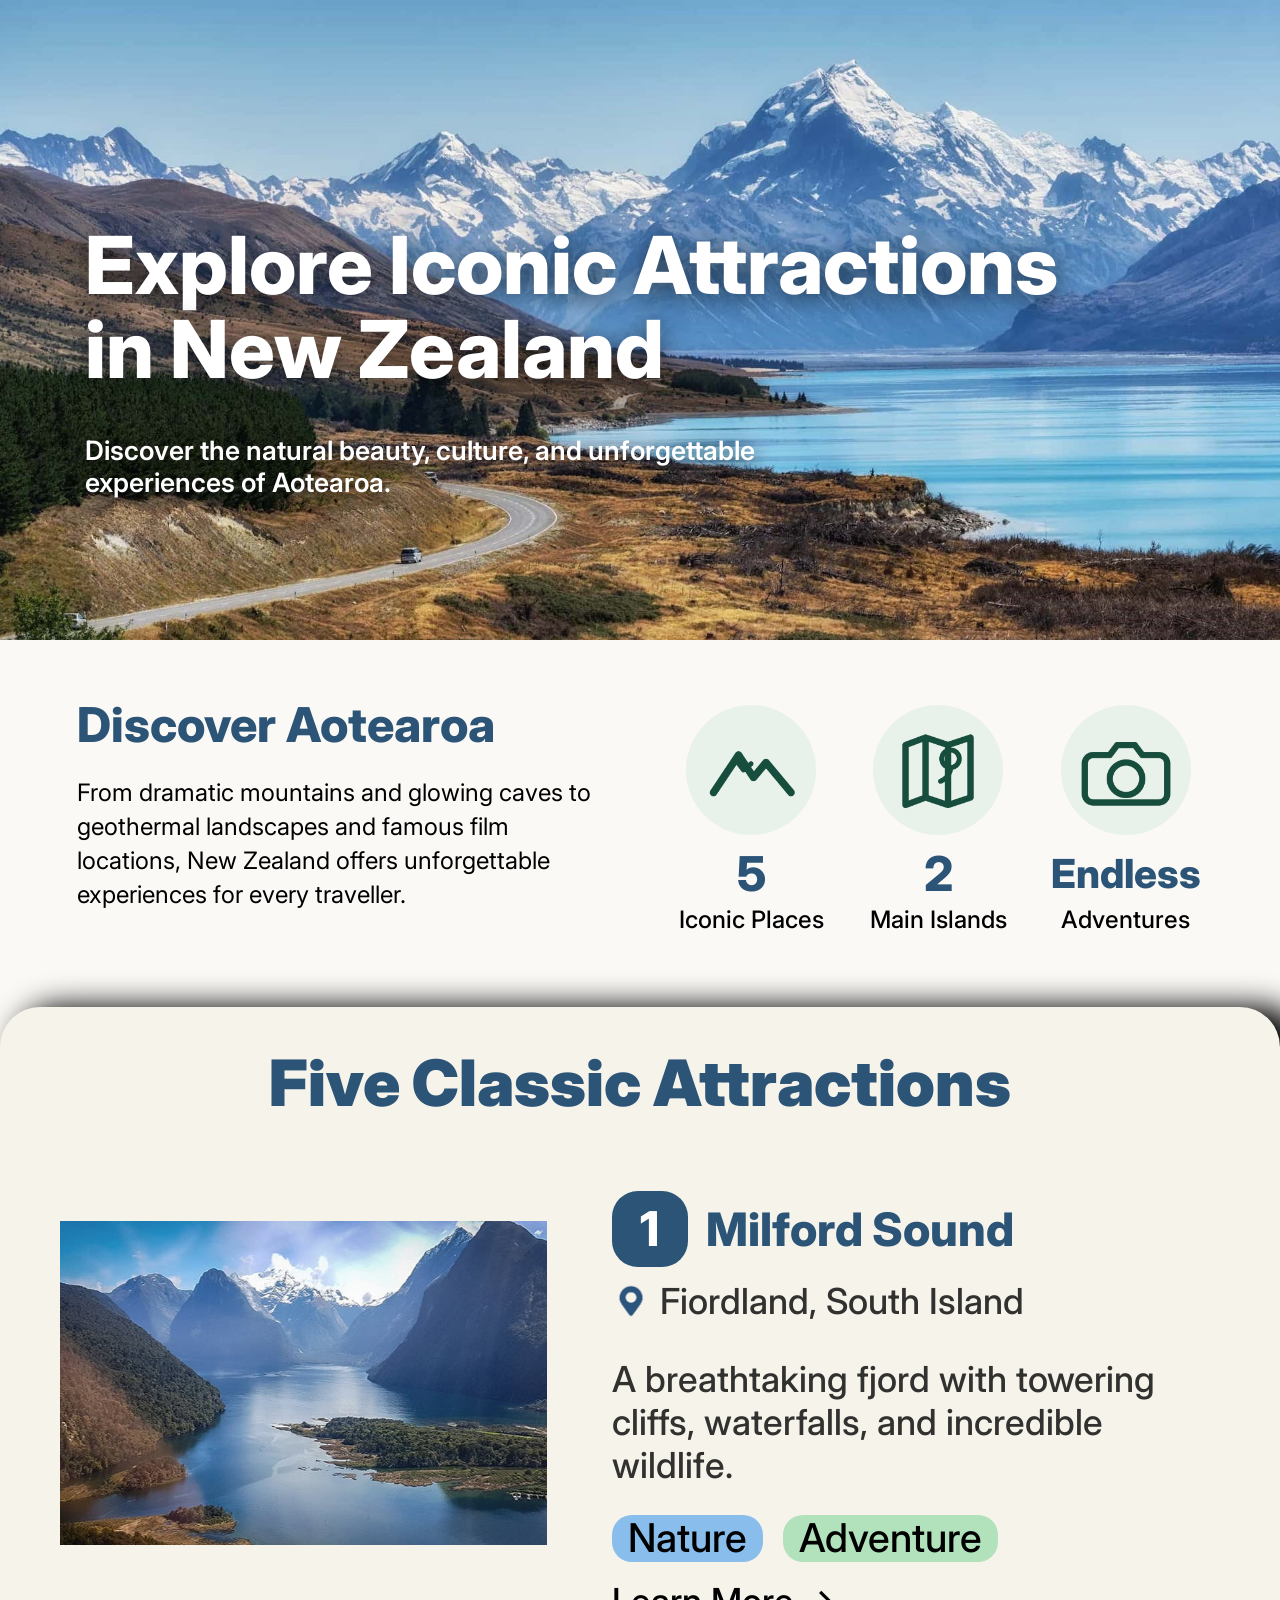
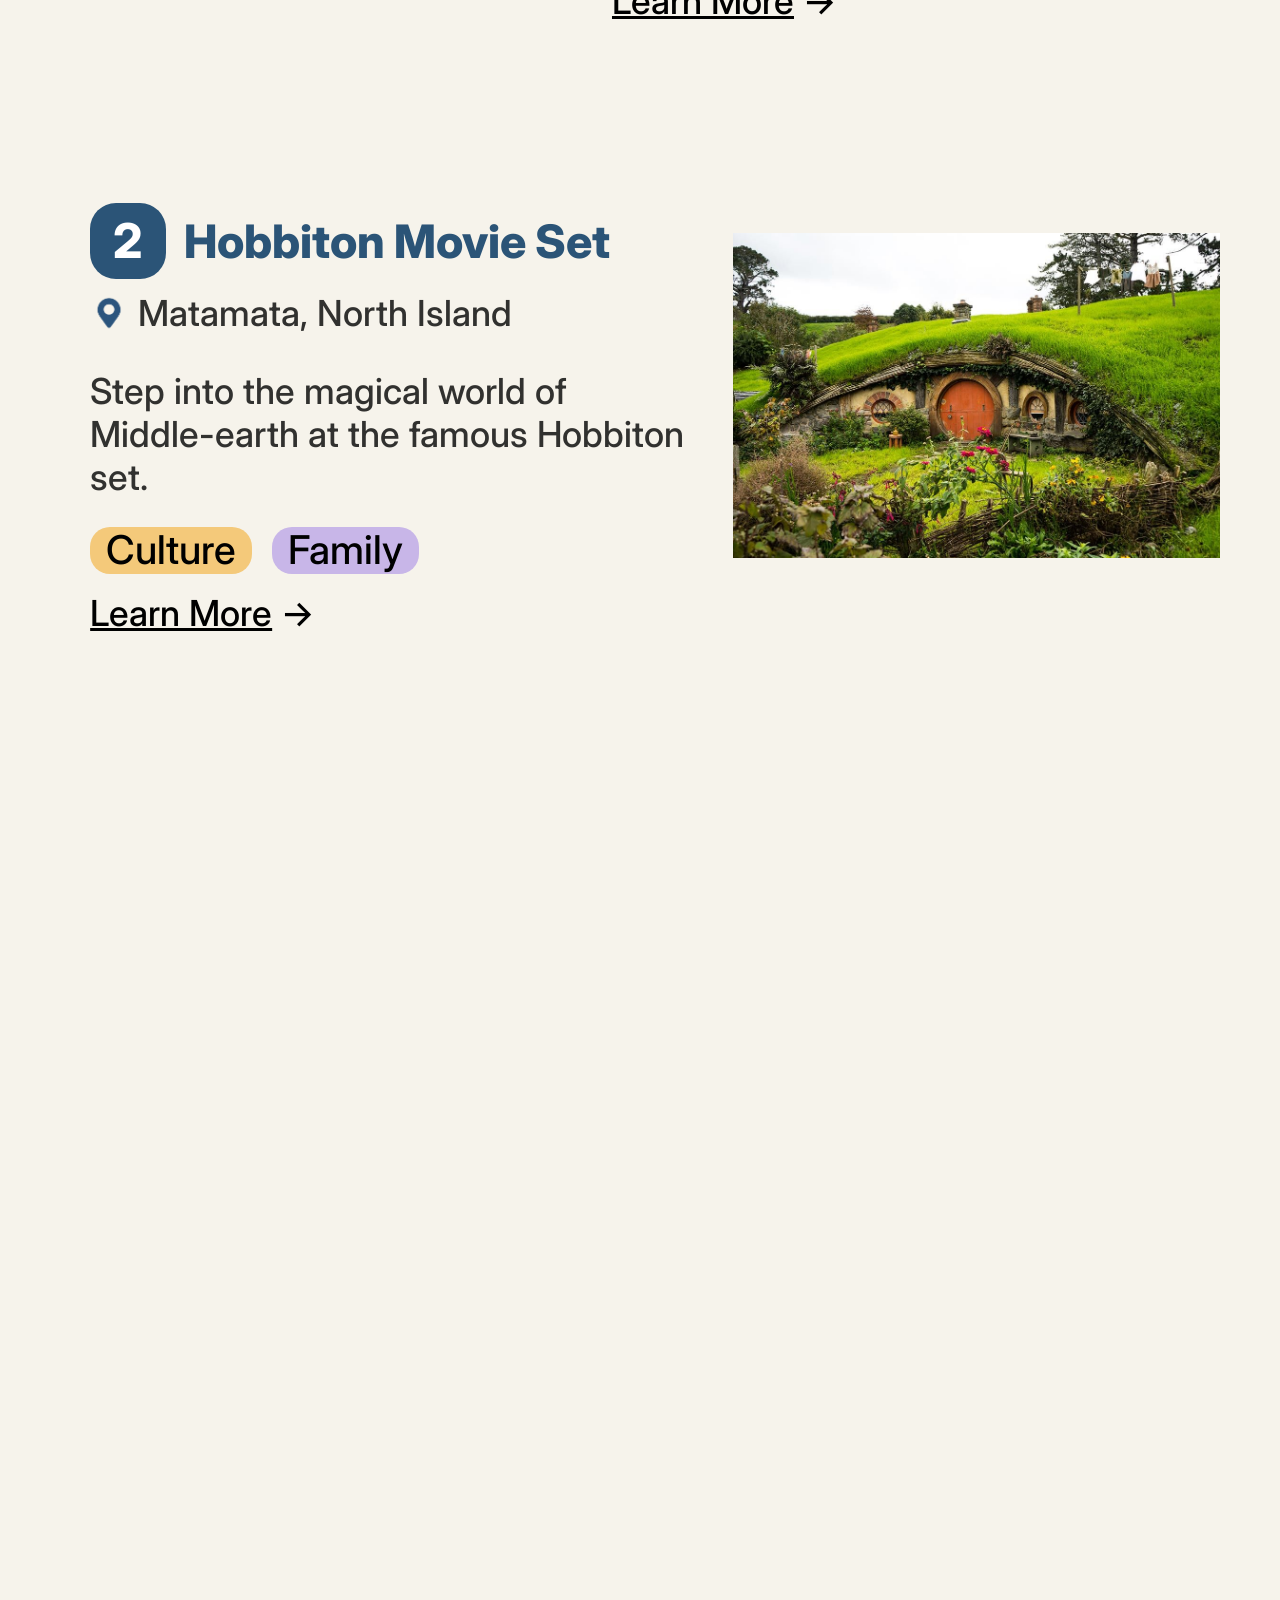
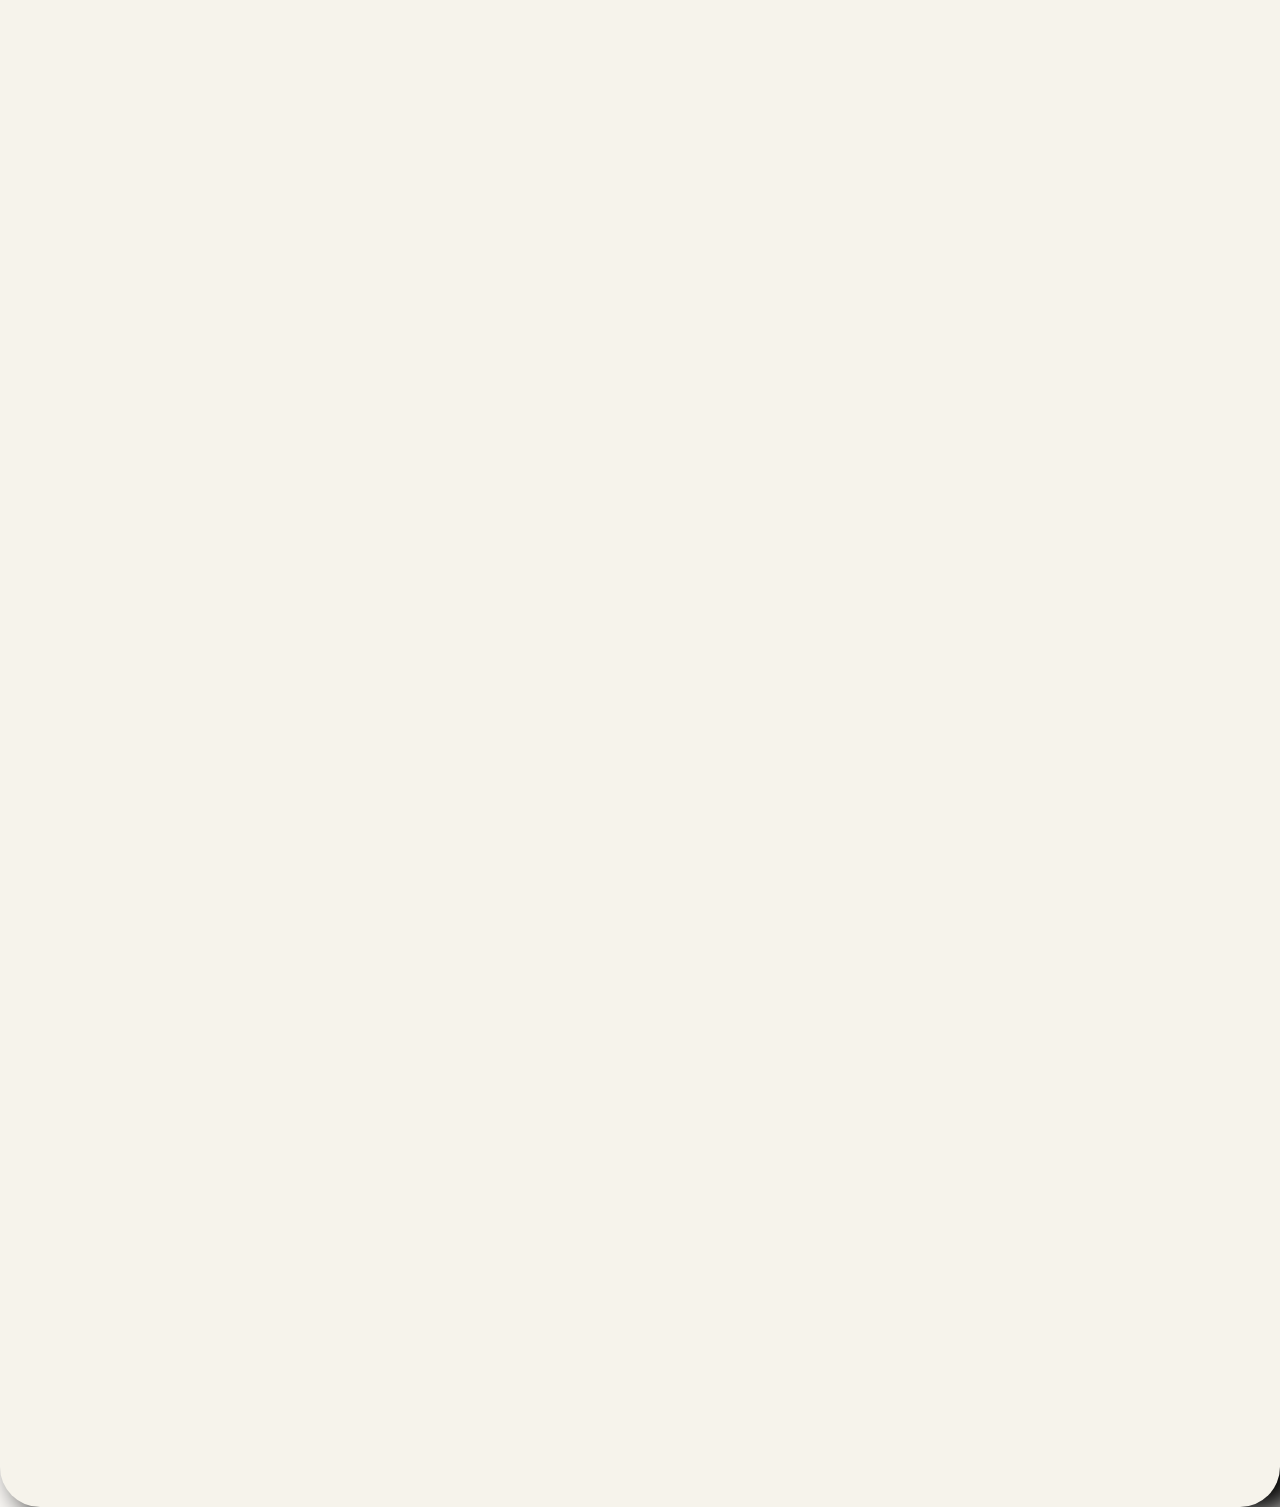
==== index.html @ dd757436 "Added the second attraction section for Hobbiton Movie Set, including its image, location, descripti" ====
<!DOCTYPE html>
<html lang="en">

<head>
    <meta charset="UTF-8">
    <meta name="viewport" content="width=device-width, initial-scale=1.0">

    <title>Explore Iconic Attractions in New Zealand</title>

    <link rel="preconnect" href="https://fonts.googleapis.com">
    <link rel="preconnect" href="https://fonts.gstatic.com" crossorigin>
    <link href="https://fonts.googleapis.com/css2?family=Inter:wght@400;500;600;800;900&display=swap" rel="stylesheet">
    
    <link rel="stylesheet" href="style.css">
</head>

<body>


    <section class="hero-section">

        <h1 class="hero-title">
            <span>Explore Iconic Attractions</span>
            <span>in New Zealand</span>
        </h1>

        <p class="hero-subtitle">
            Discover the natural beauty, culture, and unforgettable
            experiences of Aotearoa.
        </p>

    </section>
    

    <section class="discover-section">

        <div class="discover-content">

            <div class="discover-text">

                <h2>Discover Aotearoa</h2>

                <p>
                    From dramatic mountains and glowing caves
                    to geothermal landscapes and famous film
                    locations, New Zealand offers unforgettable
                    experiences for every traveller.
                </p>

            </div>

            <div class="discover-stats">

                <div class="stat-item">
                    <img src="image/mountain.png" alt="Mountain icon">

                    <p class="stat-number">5</p>

                    <p class="stat-label">
                        Iconic Places
                    </p>
                </div>

                <div class="stat-item">
                    <img src="image/map.png" alt="Map icon">

                    <p class="stat-number">2</p>

                    <p class="stat-label">
                        Main Islands
                    </p>
                </div>

                <div class="stat-item">
                    <img src="image/camera.png" alt="Camera icon">

                    <p class="stat-number stat-endless">
                        Endless
                    </p>

                    <p class="stat-label">
                        Adventures
                    </p>
                </div>

            </div>

        </div>

    </section>


    <section class="attractions-section">

        <h2 class="attractions-title">
            Five Classic Attractions
        </h2>
    
        <div class="place place-one">

            <img
                class="place-image"
                src="image/Milford-Sound.jpg"
                alt="Milford Sound"
            >

            <div class="place-info">

                <div class="place-heading">

                    <div class="place-number">
                        1
                    </div>

                    <h3>
                        Milford Sound
                    </h3>

                </div>

                <div class="place-location">

                    <img
                        src="image/blue-location-image.png"
                        alt="Location icon"
                    >

                    <p>
                        Fiordland, South Island
                    </p>

                </div>

                <p class="place-description">
                    A breathtaking fjord with towering
                    cliffs, waterfalls, and incredible
                    wildlife.
                </p>

                <div class="place-tags">

                    <span class="tag tag-nature">
                        Nature
                    </span>

                    <span class="tag tag-adventure">
                        Adventure
                    </span>

                </div>

                <a class="learn-more" href="milford.html">
                    <span>Learn More</span> →
                </a>

            </div>

        </div>

        <div class="place place-two">

            <div class="place-info">

                <div class="place-heading">

                    <div class="place-number">
                        2
                    </div>

                    <h3>
                        Hobbiton Movie Set
                    </h3>

                </div>

                <div class="place-location">

                    <img
                        src="image/blue-location-image.png"
                        alt="Location icon"
                    >

                    <p>
                        Matamata, North Island
                    </p>

                </div>

                <p class="place-description">
                    Step into the magical world of Middle-earth
                    at the famous Hobbiton set.
                </p>

                <div class="place-tags">

                    <span class="tag tag-culture">
                        Culture
                    </span>

                    <span class="tag tag-family">
                        Family
                    </span>

                </div>

                <a class="learn-more" href="hobbiton.html">
                    <span>Learn More</span> →
                </a>

            </div>

            <img
                class="place-image"
                src="image/Hobbiton-Movie-Set.jpg"
                alt="Hobbiton Movie Set"
            >

        </div>

    </section>


</body>

</html>
---- style.css ----
/* Main stylesheet for the New Zealand tourist attractions website */

* {
    box-sizing: border-box;
}

html {
    scroll-behavior: smooth;
}

body {
    margin: 0;
    font-family: Arial, Helvetica, sans-serif;
    background-color: #fbf9f6;
    color: #333333;
    overflow-x: hidden;
}

h1,
h2,
h3,
p {
    margin-top: 0;
}



/* Hero section - matches the Figma desktop design */

.hero-section {
    position: relative;

    width: 100%;
    max-width: 1440px;

    height: min(720px, 50vw);

    margin: 0 auto;

    background-image: url("image/title.jpg");
    background-size: cover;
    background-position: center;
    background-repeat: no-repeat;

    overflow: hidden;
}


/* Main heading scales slightly on different desktop screen sizes */

.hero-title {
    position: absolute;
    
    left: 6.67%;
    top: 34.86%;

    width: 86%;
    
    margin: 0;

    font-family: "Inter", Arial, sans-serif;
    font-size: clamp(48px, 6.25vw, 90px);
    font-weight: 800;
    line-height: 1.05;

    color: #ffffff;

    text-shadow: 0 4px 25px rgba(0, 0, 0, 0.6);
}


/* Keeps the title on the same two lines as the Figma design */

.hero-title span {
    display: block;
    white-space: nowrap;
}

.hero-subtitle {
    position: absolute;

    left: 6.67%;
    top: 68%;

    width: 56%;

    margin: 0;

    font-family: "Inter", Arial, sans-serif;
    font-size: clamp(18px, 2.08vw, 30px);
    font-weight: 600;
    line-height: 1.2;

    color: #ffffff;

    text-shadow: 0 4px 20px rgba(0, 0, 0, 0.8);
}



/* Discover Aotearoa Section */

.discover-section {
    width: 100%;
    max-width: 1440px;
    margin: 0 auto;
    background-color: transparent;
}

.discover-content {
    width: calc(100% - 12%);
    max-width: 1227px;

    margin: 0 auto;

    padding-top: 55px;
    padding-bottom: 70px;

    display: grid;
    grid-template-columns: 47% 1fr;
    column-gap: 6%;

    align-items: start;
}


/* Left text */

.discover-text h2 {
    margin: 0 0 22px 0;

    font-family: "Inter", Arial, sans-serif;
    font-size: 48px;
    font-weight: 800;

    color: #2B5477;
}

.discover-text p {
    width: 100%;
    margin: 0;

    font-family: "Inter", Arial, sans-serif;
    font-size: 24px;
    font-weight: 400;
    line-height: 34px;

    color: #000000;
}


/* Right statistics */

.discover-stats {
    display: grid;
    grid-template-columns: repeat(3, 1fr);
    gap: 6%;
}

.stat-item {
    width: 100%;
    text-align: center;
}

.stat-item img {
    display: block;

    width: min(150px, 100%);
    aspect-ratio: 1 / 1;

    margin: 0 auto;  
}

.stat-number {
    margin: 0;

    font-family: "Inter", Arial, sans-serif;
    font-size: 48px;
    font-weight: 800;
    line-height: 58px;

    color: #2B5477;
}

.stat-endless {
    font-size: 40px;
}

.stat-label {
    margin: 0;

    font-family: "Inter", Arial, sans-serif;
    font-size: 24px;
    font-weight: 500;
    line-height: 34px;

    color: #000000;
    white-space: nowrap;
}



/* Five Classic Attractions Section */

.attractions-section {
    width: 100%;
    max-width: 1440px;

    min-height: 3700px;

    margin: 0 auto;

    background-color: #F6F3EB;

    border-radius: 40px;

    box-shadow: 20px 4px 30px 5px rgba(0, 0, 0, 1);

    padding-top: 37px;
}


/* Attractions section heading */

.attractions-title {
    margin: 0;

    text-align: center;

    font-family: "Inter", Arial, sans-serif;
    font-size: 64px;
    font-weight: 900;
    line-height: normal;

    color: #2B5477;
}



/* Milford Sound - Place 1 */

.place {
    width: calc(100% - 9.4%);
    max-width: 1369px;

    margin-left: auto;
    margin-right: auto;
}

.place-one {
    margin-top: 70px;

    display: grid;
    grid-template-columns: 42% 1fr;
    column-gap: 3%;

    align-items: start;
}

.place-one .place-info {
    padding-left: 30px;
}

/* Main attraction image */

.place-image {
    width: 100%;
    aspect-ratio: 575 / 383;

    display: block;
    object-fit: cover;

    margin-top: 30px;
}


/* Right-hand information */

.place-info {
    min-width: 0;
}


/* Number and title */

.place-heading {
    display: flex;
    align-items: center;
    gap: 18px;
}

.place-number {
    width: clamp(58px, 5.9vw, 85px);
    aspect-ratio: 1 / 1;

    flex-shrink: 0;

    display: flex;
    align-items: center;
    justify-content: center;

    border-radius: 26px;

    background-color: #2B5477;

    font-family: "Inter", Arial, sans-serif;
    font-size: clamp(38px, 3.75vw, 54px);
    font-weight: 800;

    color: #FFFFFF;
}

.place-heading h3 {
    margin: 0;

    font-family: "Inter", Arial, sans-serif;
    font-size: clamp(32px, 3.6vw, 52px);
    font-weight: 800;
    line-height: normal;

    color: #2B5477;
}


/* Location */

.place-location {
    margin-top: 12px;

    display: flex;
    align-items: center;

    gap: 10px;
}

.place-location img {
    width: 38px;
    height: auto;

    display: block;
}

.place-location p {
    margin: 0;

    font-family: "Inter", Arial, sans-serif;
    font-size: clamp(25px, 2.8vw, 40px);
    font-weight: 500;

    color: rgba(0, 0, 0, 0.8);
}


/* Description */

.place-description {
    width: 100%;

    margin-top: 35px;
    margin-bottom: 0;

    font-family: "Inter", Arial, sans-serif;
    font-size: clamp(25px, 2.8vw, 40px);
    font-weight: 500;
    line-height: 1.2;

    color: rgba(0, 0, 0, 0.8);
}


/* Tags */

.place-tags {
    margin-top: 28px;

    display: flex;
    align-items: center;

    gap: 20px;
}

.tag {
    display: inline-flex;
    align-items: center;
    justify-content: center;

    padding: 4px 16px;

    border-radius: 20px;

    font-family: "Inter", Arial, sans-serif;
    font-size: clamp(28px, 3.1vw, 45px);
    font-weight: 500;
    line-height: 1;

    color: #000000;
}

.tag-nature {
    background-color: #89BEEC;
}

.tag-adventure {
    background-color: #B2E2BB;
}


/* Learn More link */

.learn-more {
    display: inline-block;

    margin-top: 17px;

    font-family: "Inter", Arial, sans-serif;
    font-size: clamp(26px, 2.8vw, 40px);
    font-weight: 500;

    color: #000000;
    text-decoration: none;
}

.learn-more span {
    text-decoration: underline;
}

.learn-more:hover {
    opacity: 0.7;
}



/* Hobbiton Movie Set - Place 2 */

.place-two {
    margin-top: 180px;

    display: grid;
    grid-template-columns: 1fr 42%;
    column-gap: 3%;

    align-items: start;
}

.place-two .place-info {
    padding-left: 30px;
}

/* Culture tag */

.tag-culture {
    background-color: #F4C97A;
}


/* Family tag */

.tag-family {
    background-color: #C8B6E8;
}
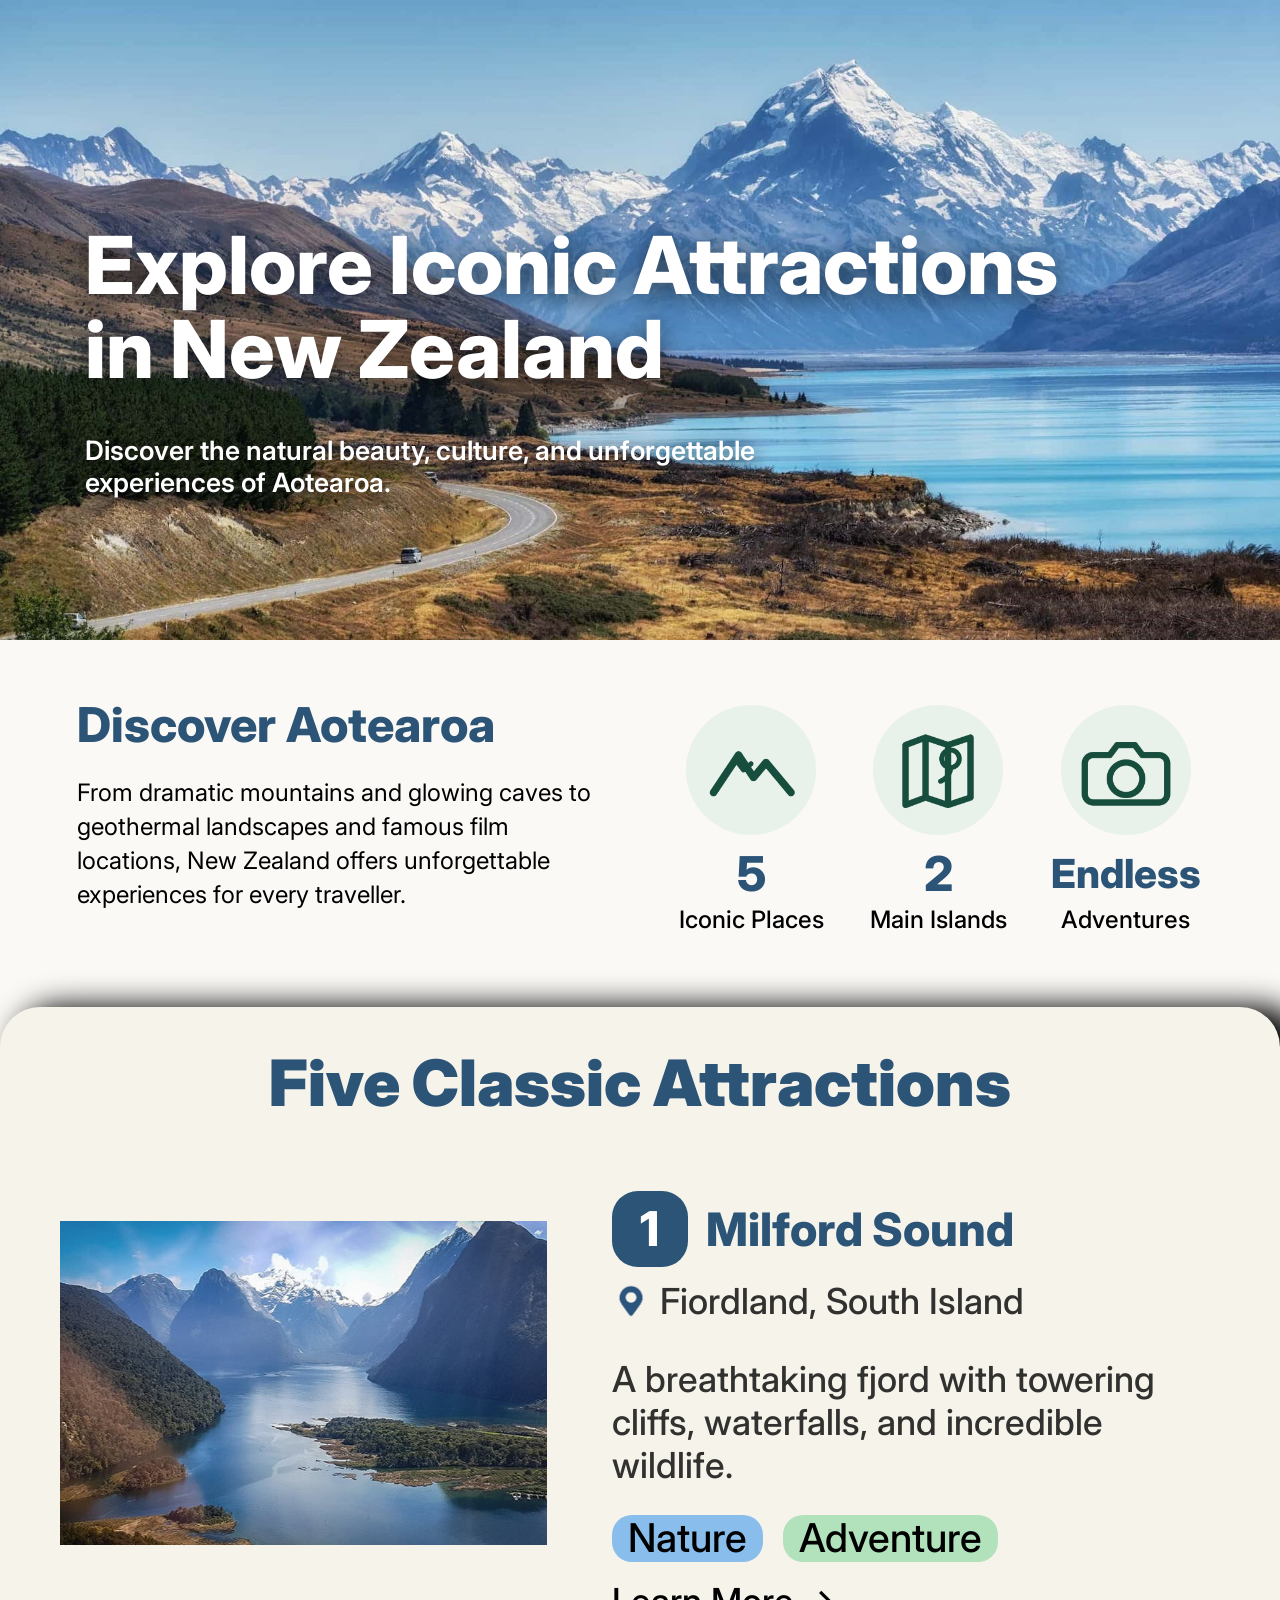
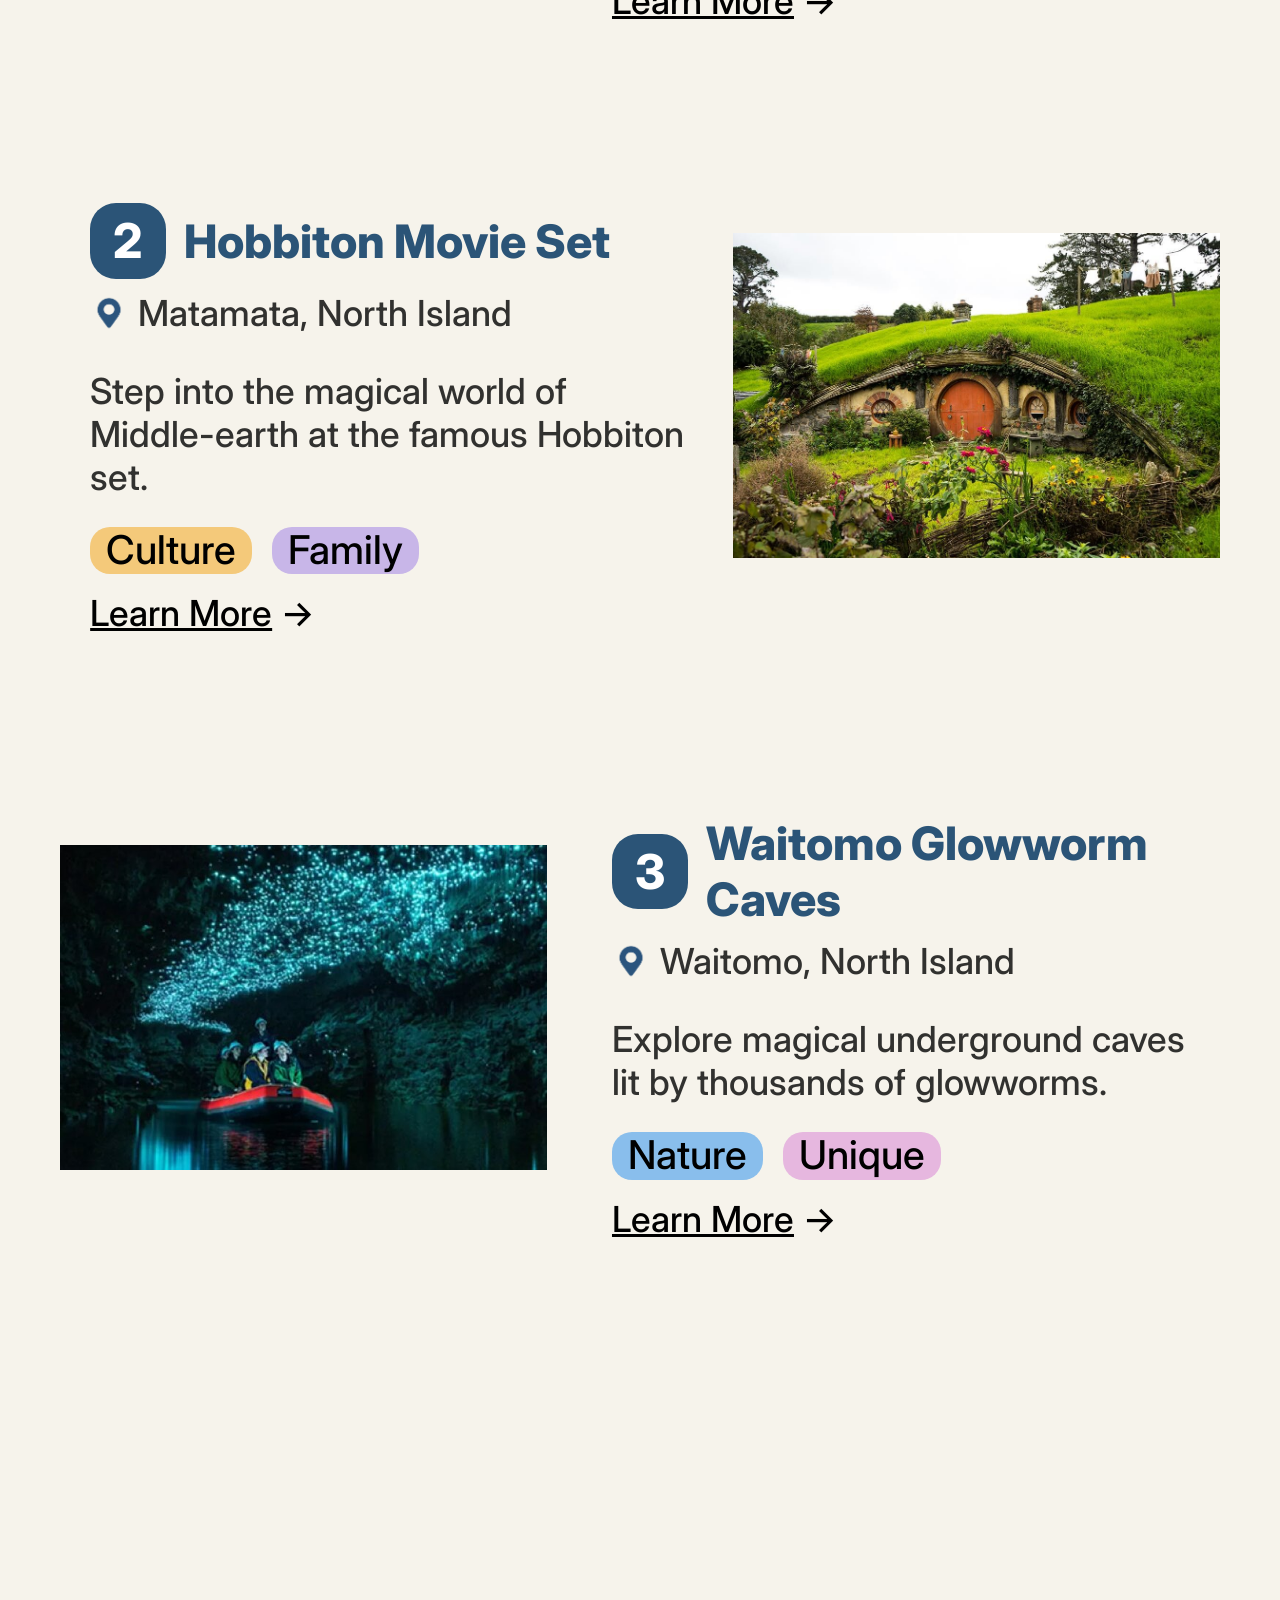
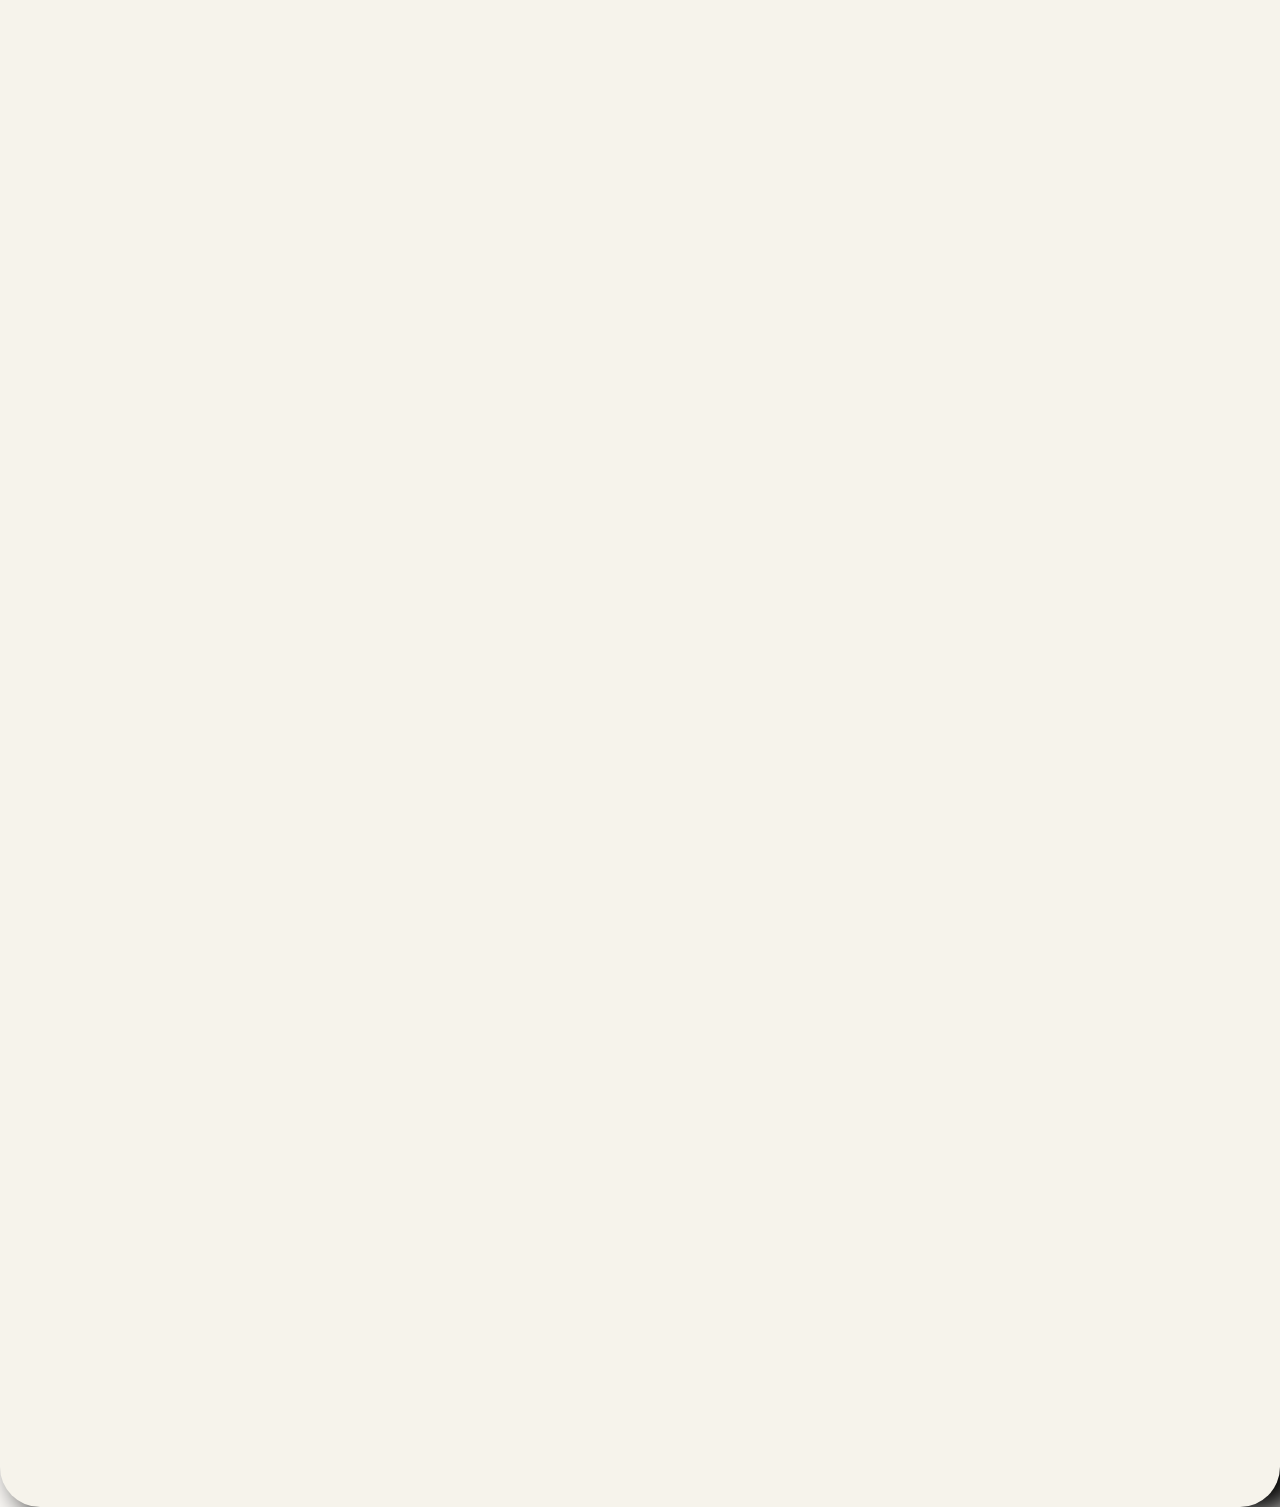
==== commit 58dfc169: "Added the third attraction section for Waitomo Glowworm Caves, including the image, location, descri" ====
--- a/index.html
+++ b/index.html
@@ -217,6 +217,66 @@
 
         </div>
 
+        <div class="place place-three">
+
+            <img
+                class="place-image"
+                src="image/Waitomo-Glowworm-Caves.jpg"
+                alt="Waitomo Glowworm Caves"
+            >
+
+            <div class="place-info">
+
+                <div class="place-heading">
+
+                    <div class="place-number">
+                        3
+                    </div>
+
+                    <h3>
+                        Waitomo Glowworm Caves
+                    </h3>
+
+                </div>
+
+                <div class="place-location">
+
+                    <img
+                        src="image/blue-location-image.png"
+                        alt="Location icon"
+                    >
+
+                    <p>
+                        Waitomo, North Island
+                    </p>
+
+                </div>
+
+                <p class="place-description">
+                    Explore magical underground caves lit
+                    by thousands of glowworms.
+                </p>
+
+                <div class="place-tags">
+
+                    <span class="tag tag-nature">
+                        Nature
+                    </span>
+
+                    <span class="tag tag-unique">
+                        Unique
+                    </span>
+
+                </div>
+
+                <a class="learn-more" href="waitomo.html">
+                    <span>Learn More</span> →
+                </a>
+
+            </div>
+
+        </div>
+
     </section>
 
 
--- a/style.css
+++ b/style.css
@@ -457,4 +457,29 @@
 
 .tag-family {
     background-color: #C8B6E8;
+}
+
+
+
+/* Waitomo Glowworm Caves - Place 3 */
+
+.place-three {
+    margin-top: 180px;
+
+    display: grid;
+    grid-template-columns: 42% 1fr;
+    column-gap: 3%;
+
+    align-items: start;
+}
+
+.place-three .place-info {
+    padding-left: 30px;
+}
+
+
+/* Unique tag */
+
+.tag-unique {
+    background-color: #E6B7DF;
 }
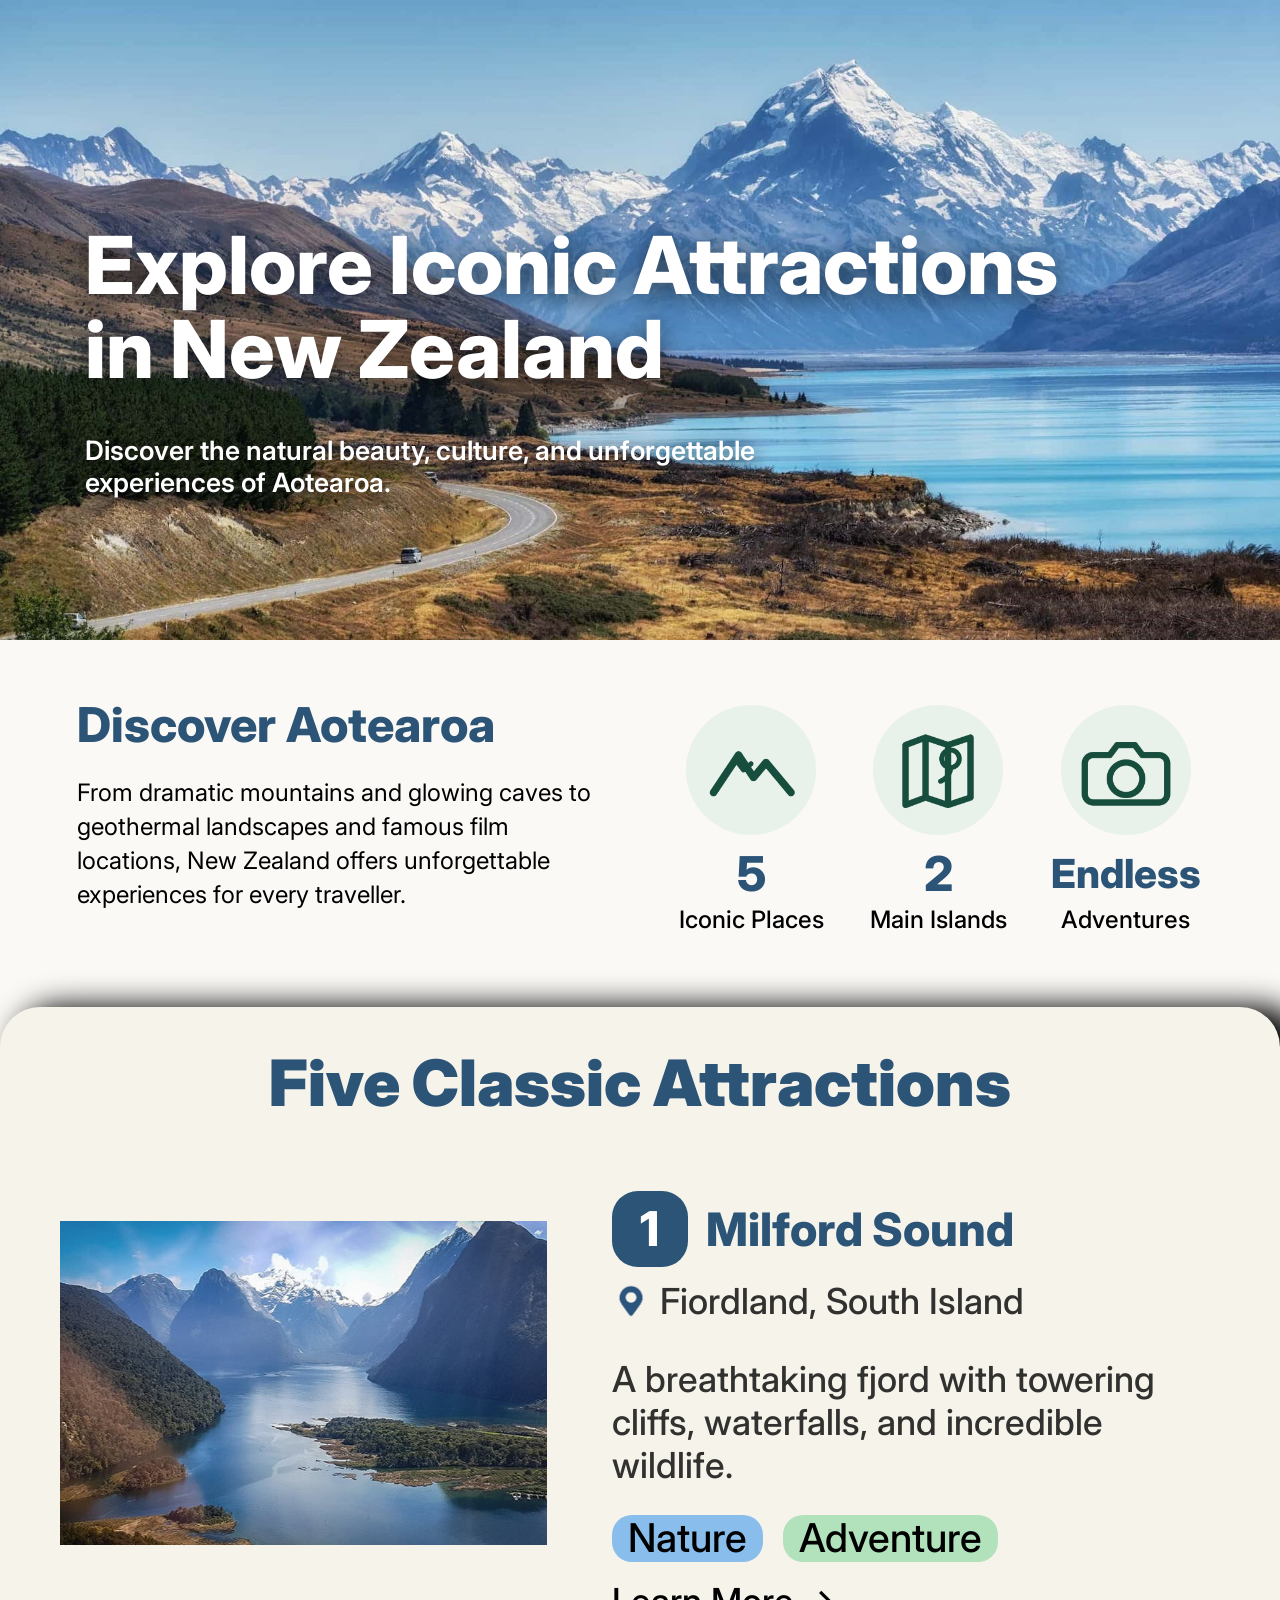
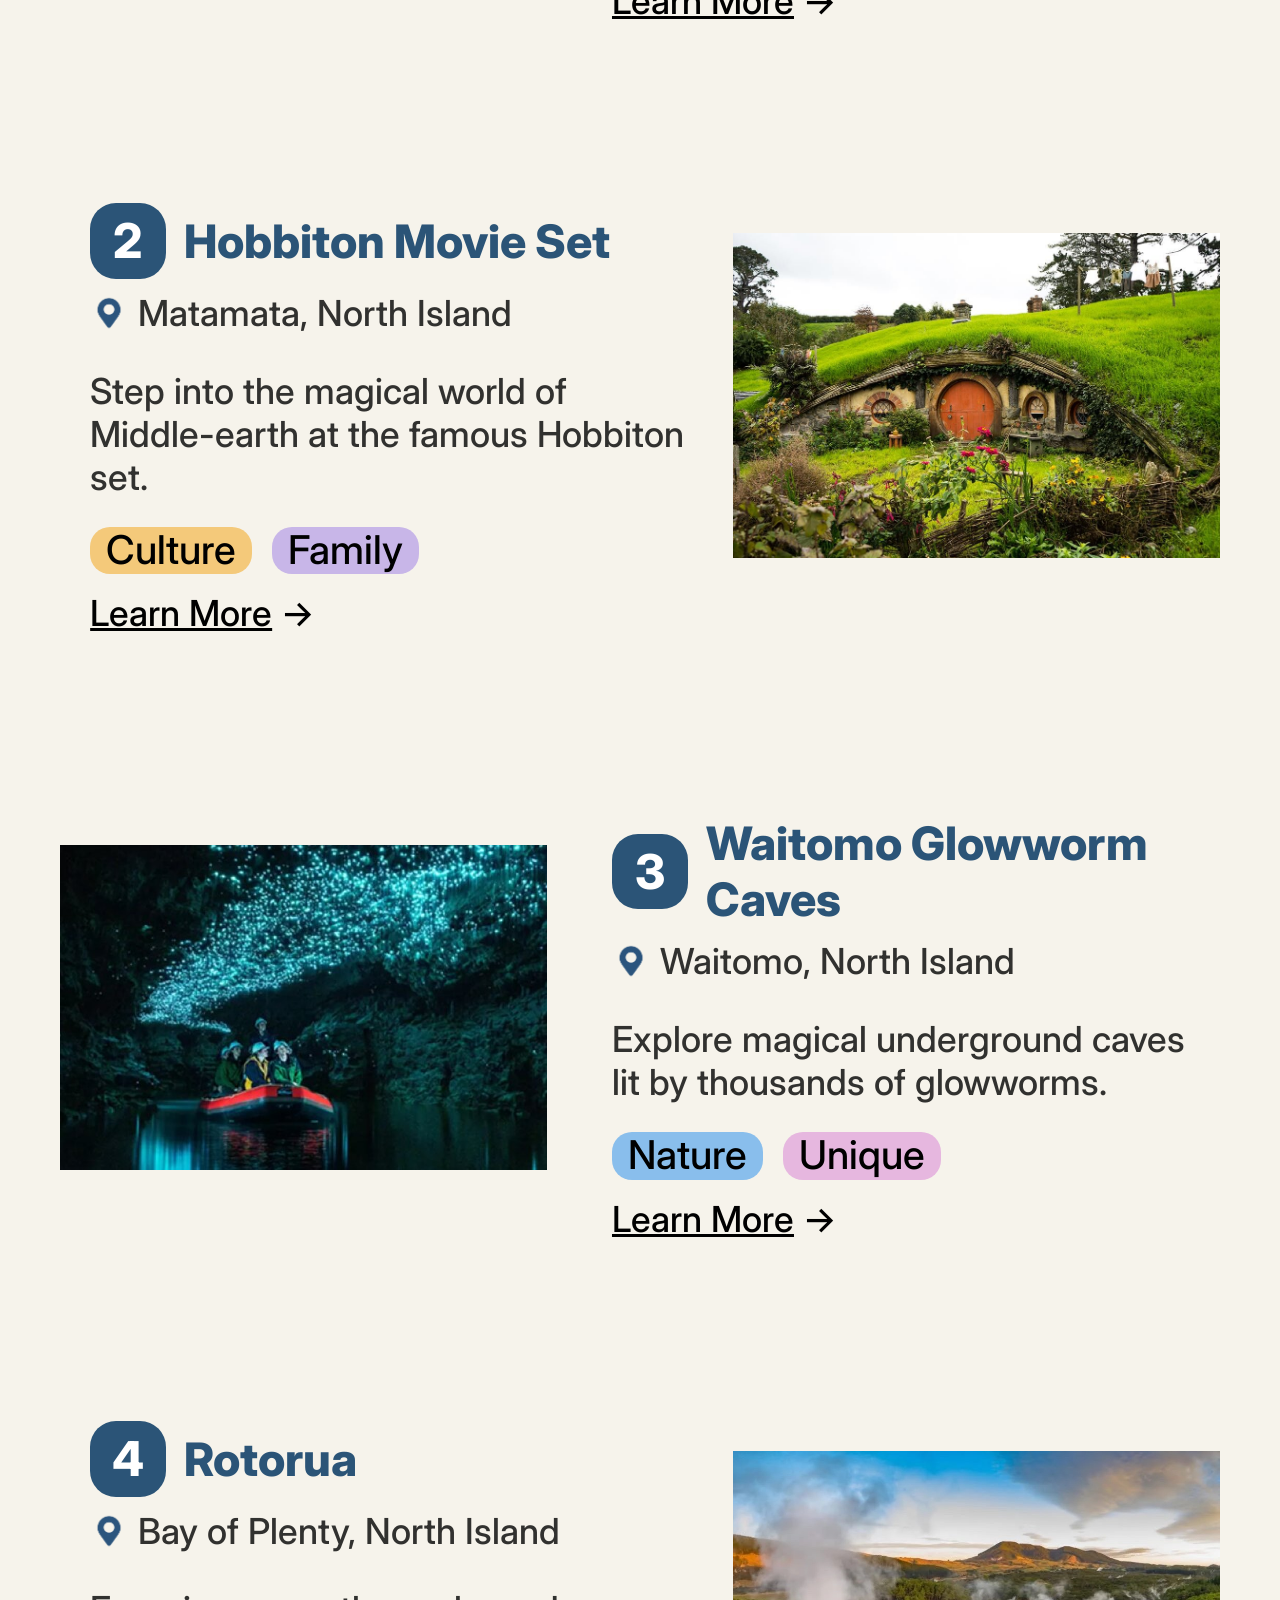
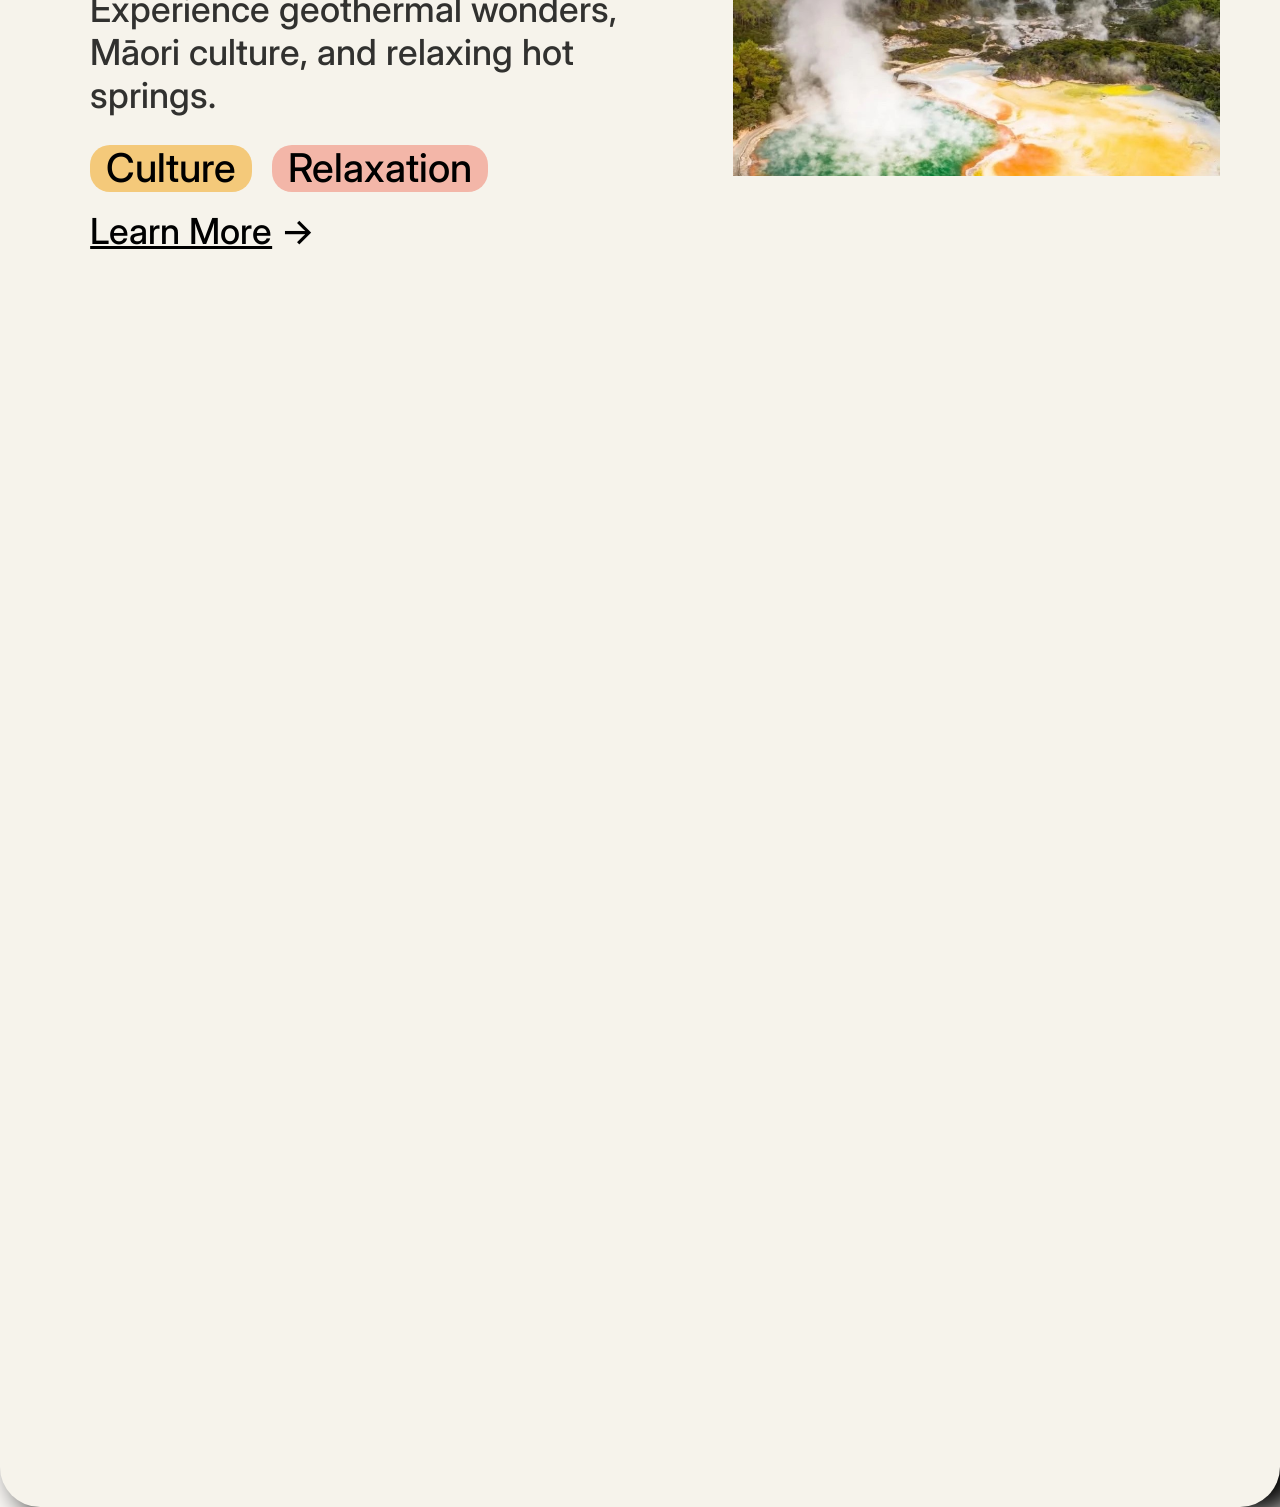
==== commit ae03197f: "Added the fourth attraction section for Rotorua, including its image, location, description, categor" ====
--- a/index.html
+++ b/index.html
@@ -96,6 +96,7 @@
             Five Classic Attractions
         </h2>
     
+        <!-- Place 1 -->
         <div class="place place-one">
 
             <img
@@ -157,6 +158,7 @@
 
         </div>
 
+        <!-- Place 2 -->
         <div class="place place-two">
 
             <div class="place-info">
@@ -217,6 +219,7 @@
 
         </div>
 
+        <!-- Place 3 -->
         <div class="place place-three">
 
             <img
@@ -277,6 +280,67 @@
 
         </div>
 
+        <!-- Place 4 -->
+        <div class="place place-four">
+
+            <div class="place-info">
+
+                <div class="place-heading">
+
+                    <div class="place-number">
+                        4
+                    </div>
+
+                    <h3>
+                        Rotorua
+                    </h3>
+
+                </div>
+
+                <div class="place-location">
+
+                    <img
+                        src="image/blue-location-image.png"
+                        alt="Location icon"
+                    >
+
+                    <p>
+                        Bay of Plenty, North Island
+                    </p>
+
+                </div>
+
+                <p class="place-description">
+                    Experience geothermal wonders, Māori culture,
+                    and relaxing hot springs.
+                </p>
+
+                <div class="place-tags">
+
+                    <span class="tag tag-culture">
+                        Culture
+                    </span>
+
+                    <span class="tag tag-relaxation">
+                        Relaxation
+                    </span>
+
+                </div>
+
+                <a class="learn-more" href="rotorua.html">
+                    <span>Learn More</span> →
+                </a>
+
+            </div>
+
+            <img
+                class="place-image"
+                src="image/Rotorua.jpg"
+                alt="Rotorua geothermal area"
+            >
+
+        </div>
+
     </section>
 
 
--- a/style.css
+++ b/style.css
@@ -482,4 +482,29 @@
 
 .tag-unique {
     background-color: #E6B7DF;
+}
+
+
+
+/* Rotorua - Place 4 */
+
+.place-four {
+    margin-top: 180px;
+
+    display: grid;
+    grid-template-columns: 1fr 42%;
+    column-gap: 3%;
+
+    align-items: start;
+}
+
+.place-four .place-info {
+    padding-left: 30px;
+}
+
+
+/* Relaxation tag */
+
+.tag-relaxation {
+    background-color: #F3B6A8;
 }
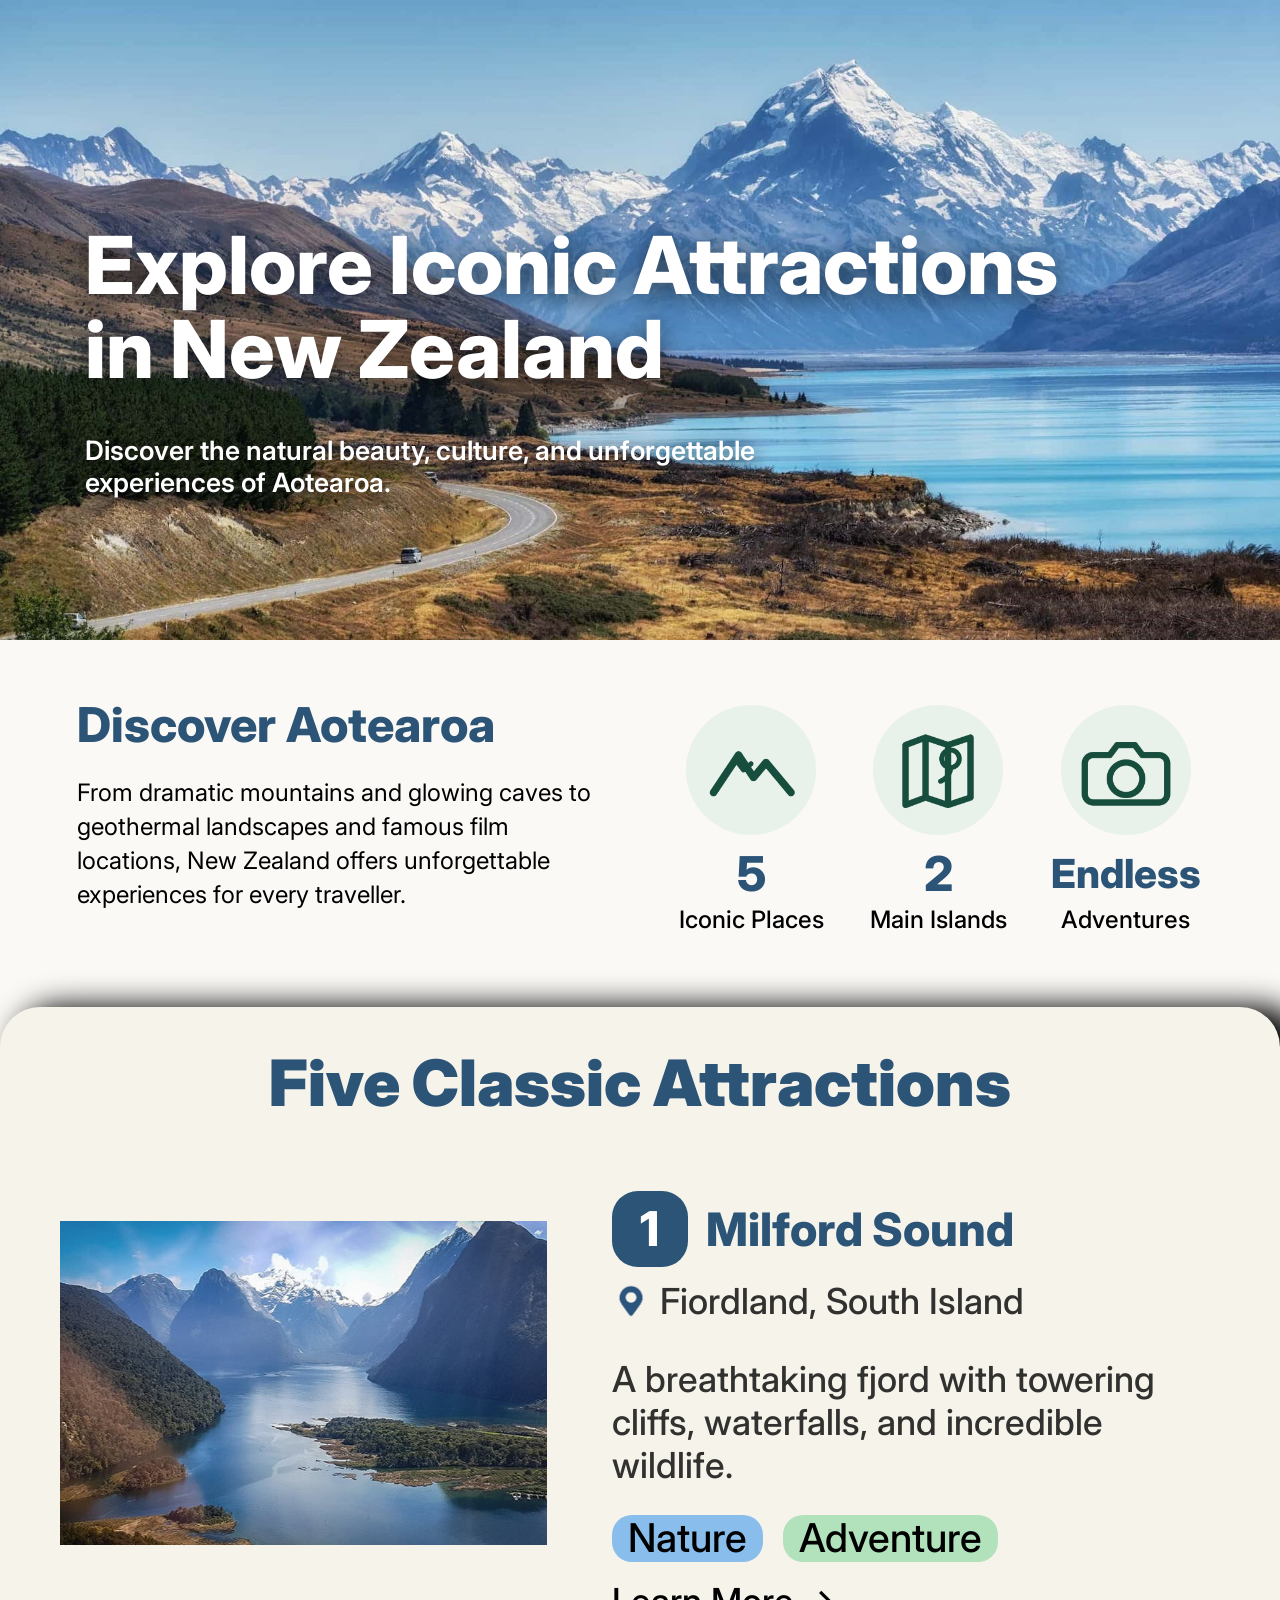
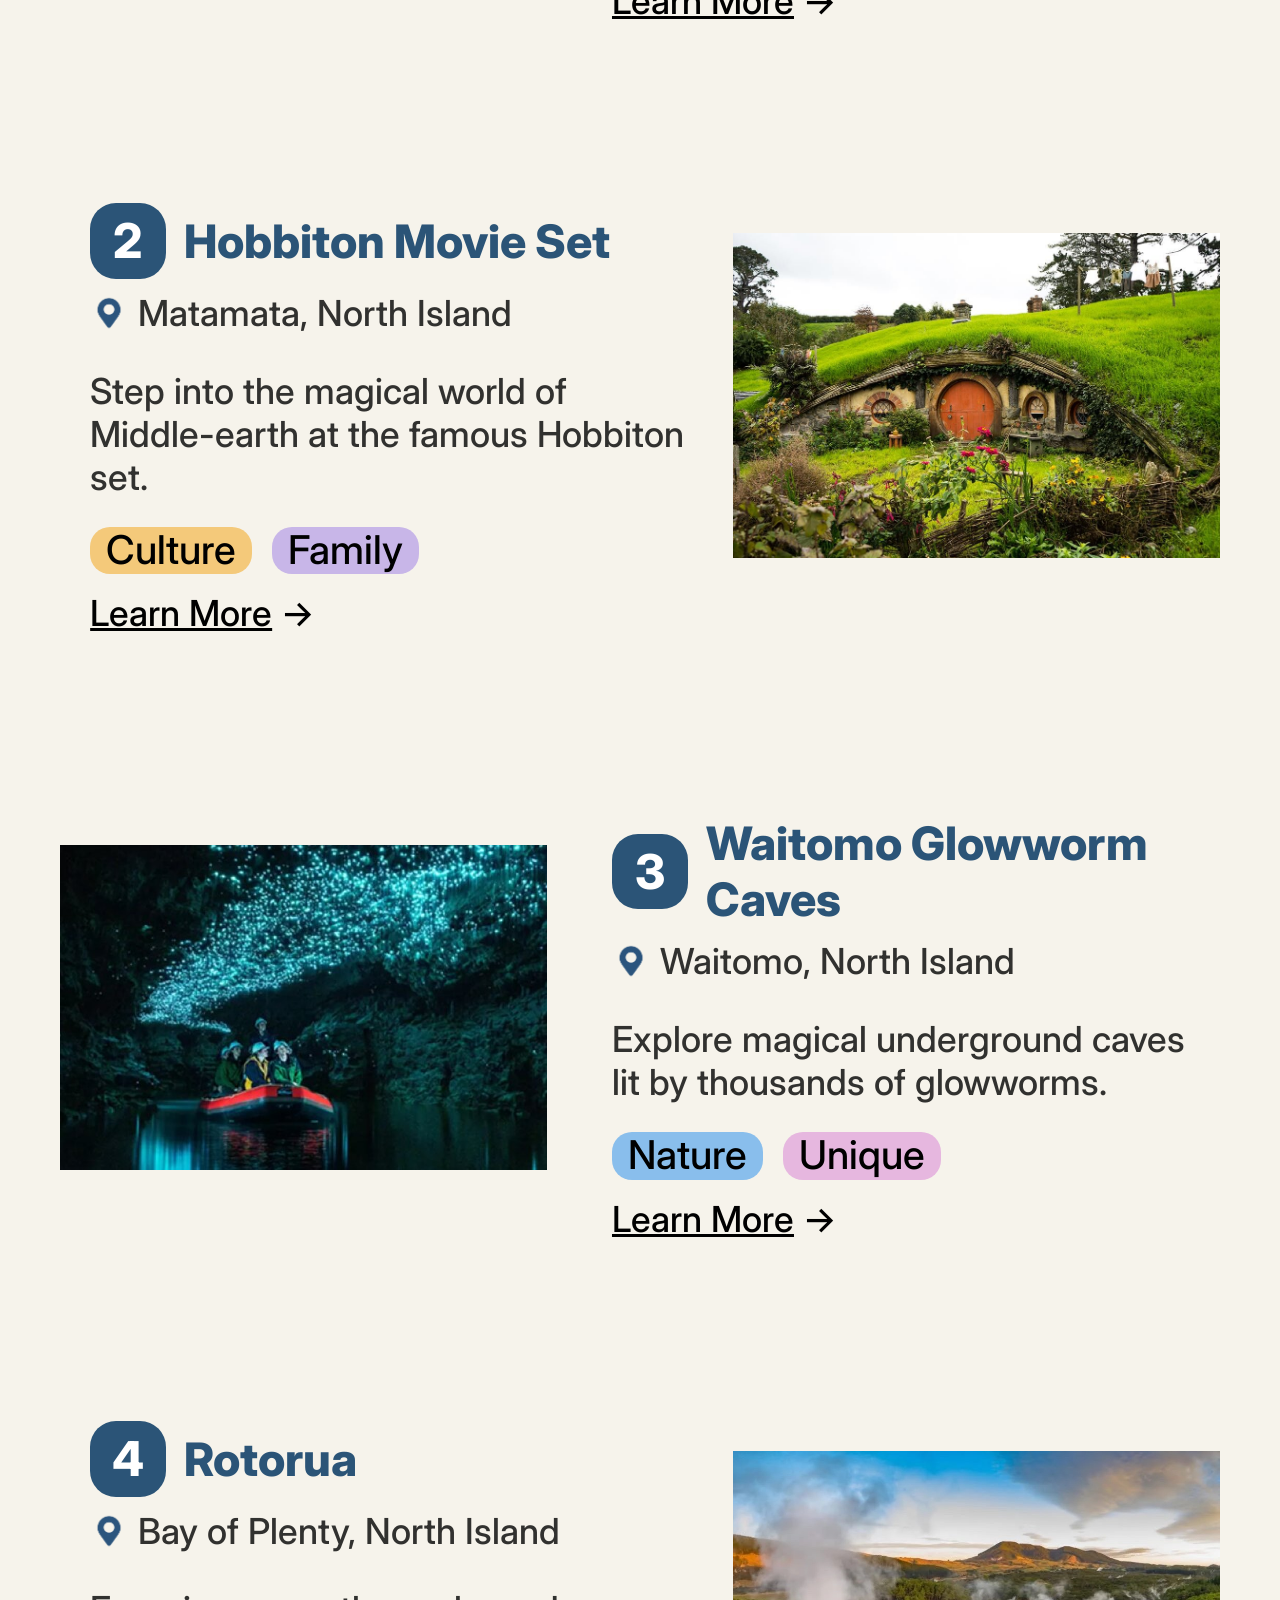
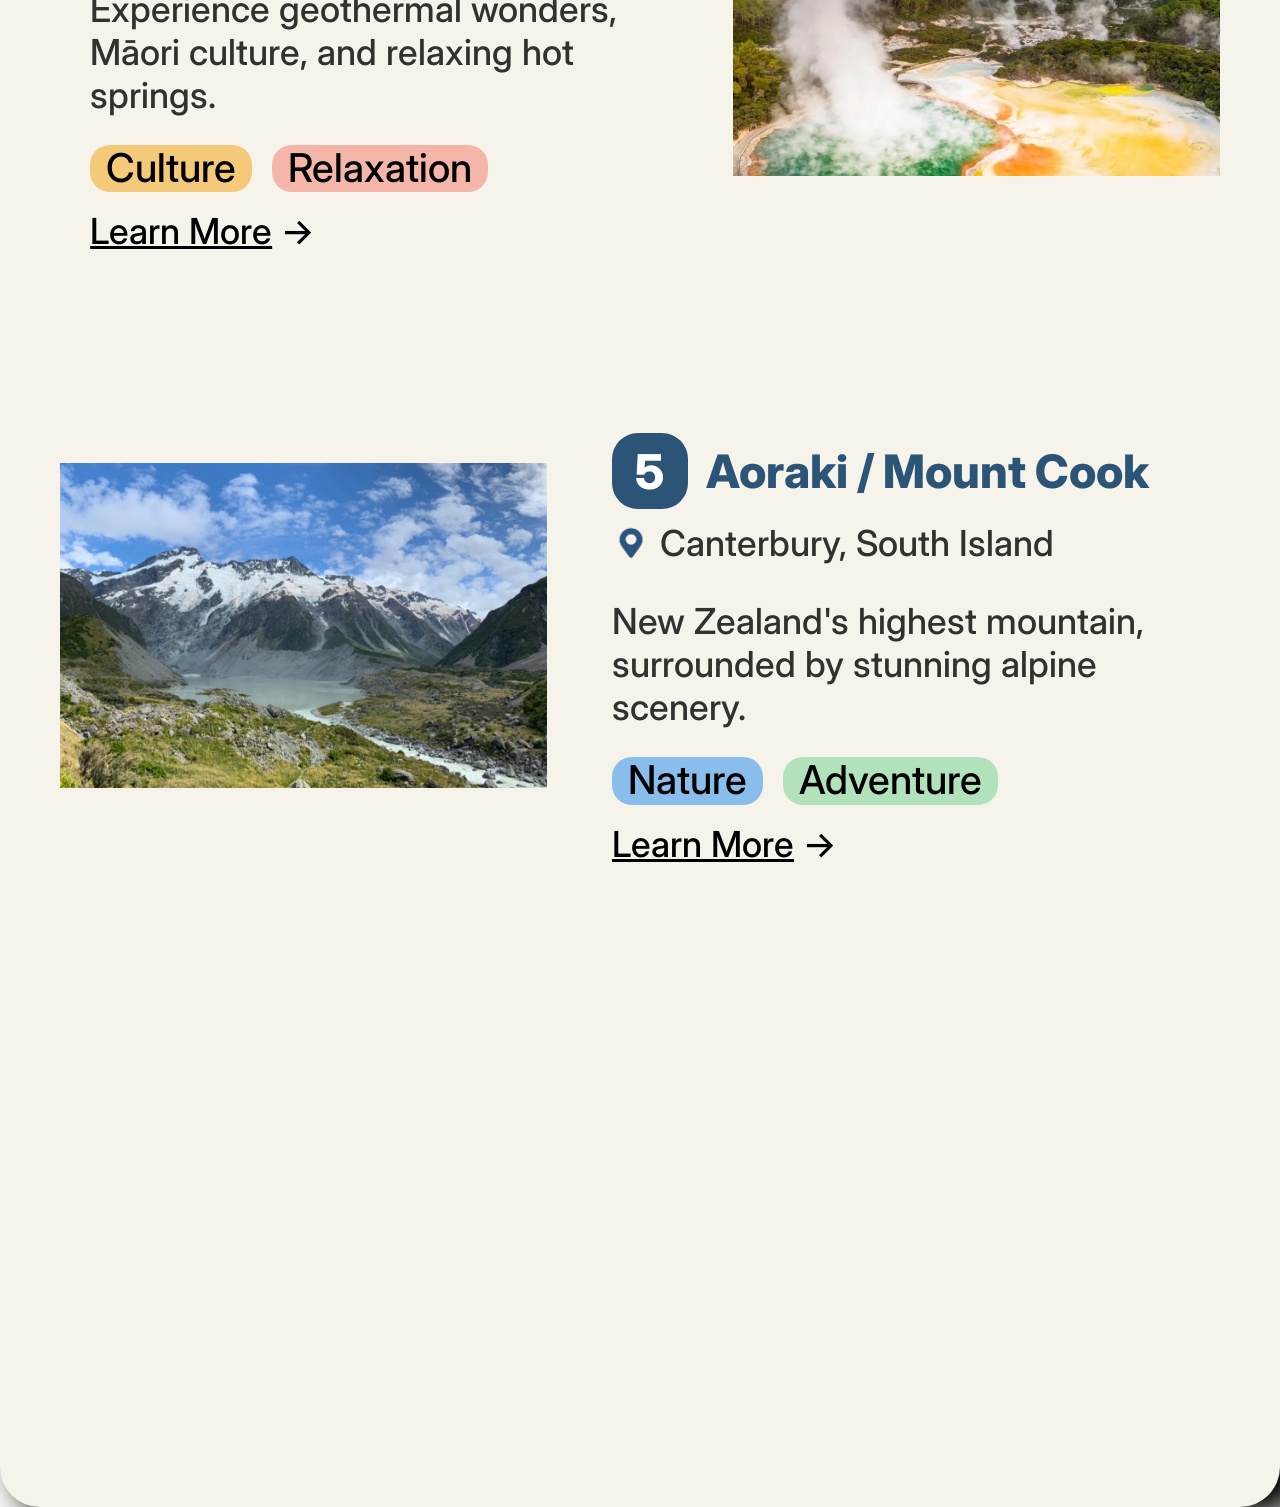
==== commit 80c46bfe: "Added the fifth attraction section for Aoraki / Mount Cook, including its image, location, descripti" ====
--- a/index.html
+++ b/index.html
@@ -341,6 +341,67 @@
 
         </div>
 
+        <!-- Place 5 -->
+        <div class="place place-five">
+
+            <img
+                class="place-image"
+                src="image/Mount-Cook.jpg"
+                alt="Aoraki Mount Cook"
+            >
+
+            <div class="place-info">
+
+                <div class="place-heading">
+
+                    <div class="place-number">
+                        5
+                    </div>
+
+                    <h3>
+                        Aoraki / Mount Cook
+                    </h3>
+
+                </div>
+
+                <div class="place-location">
+
+                    <img
+                        src="image/blue-location-image.png"
+                        alt="Location icon"
+                    >
+
+                    <p>
+                        Canterbury, South Island
+                    </p>
+
+                </div>
+
+                <p class="place-description">
+                    New Zealand's highest mountain, surrounded by
+                    stunning alpine scenery.
+                </p>
+
+                <div class="place-tags">
+
+                    <span class="tag tag-nature">
+                        Nature
+                    </span>
+
+                    <span class="tag tag-adventure">
+                        Adventure
+                    </span>
+
+                </div>
+
+                <a class="learn-more" href="mount-cook.html">
+                    <span>Learn More</span> →
+                </a>
+
+            </div>
+
+        </div>
+
     </section>
 
 
--- a/style.css
+++ b/style.css
@@ -507,4 +507,22 @@
 
 .tag-relaxation {
     background-color: #F3B6A8;
+}
+
+
+
+/* Aoraki / Mount Cook - Place 5 */
+
+.place-five {
+    margin-top: 180px;
+
+    display: grid;
+    grid-template-columns: 42% 1fr;
+    column-gap: 3%;
+
+    align-items: start;
+}
+
+.place-five .place-info {
+    padding-left: 30px;
 }
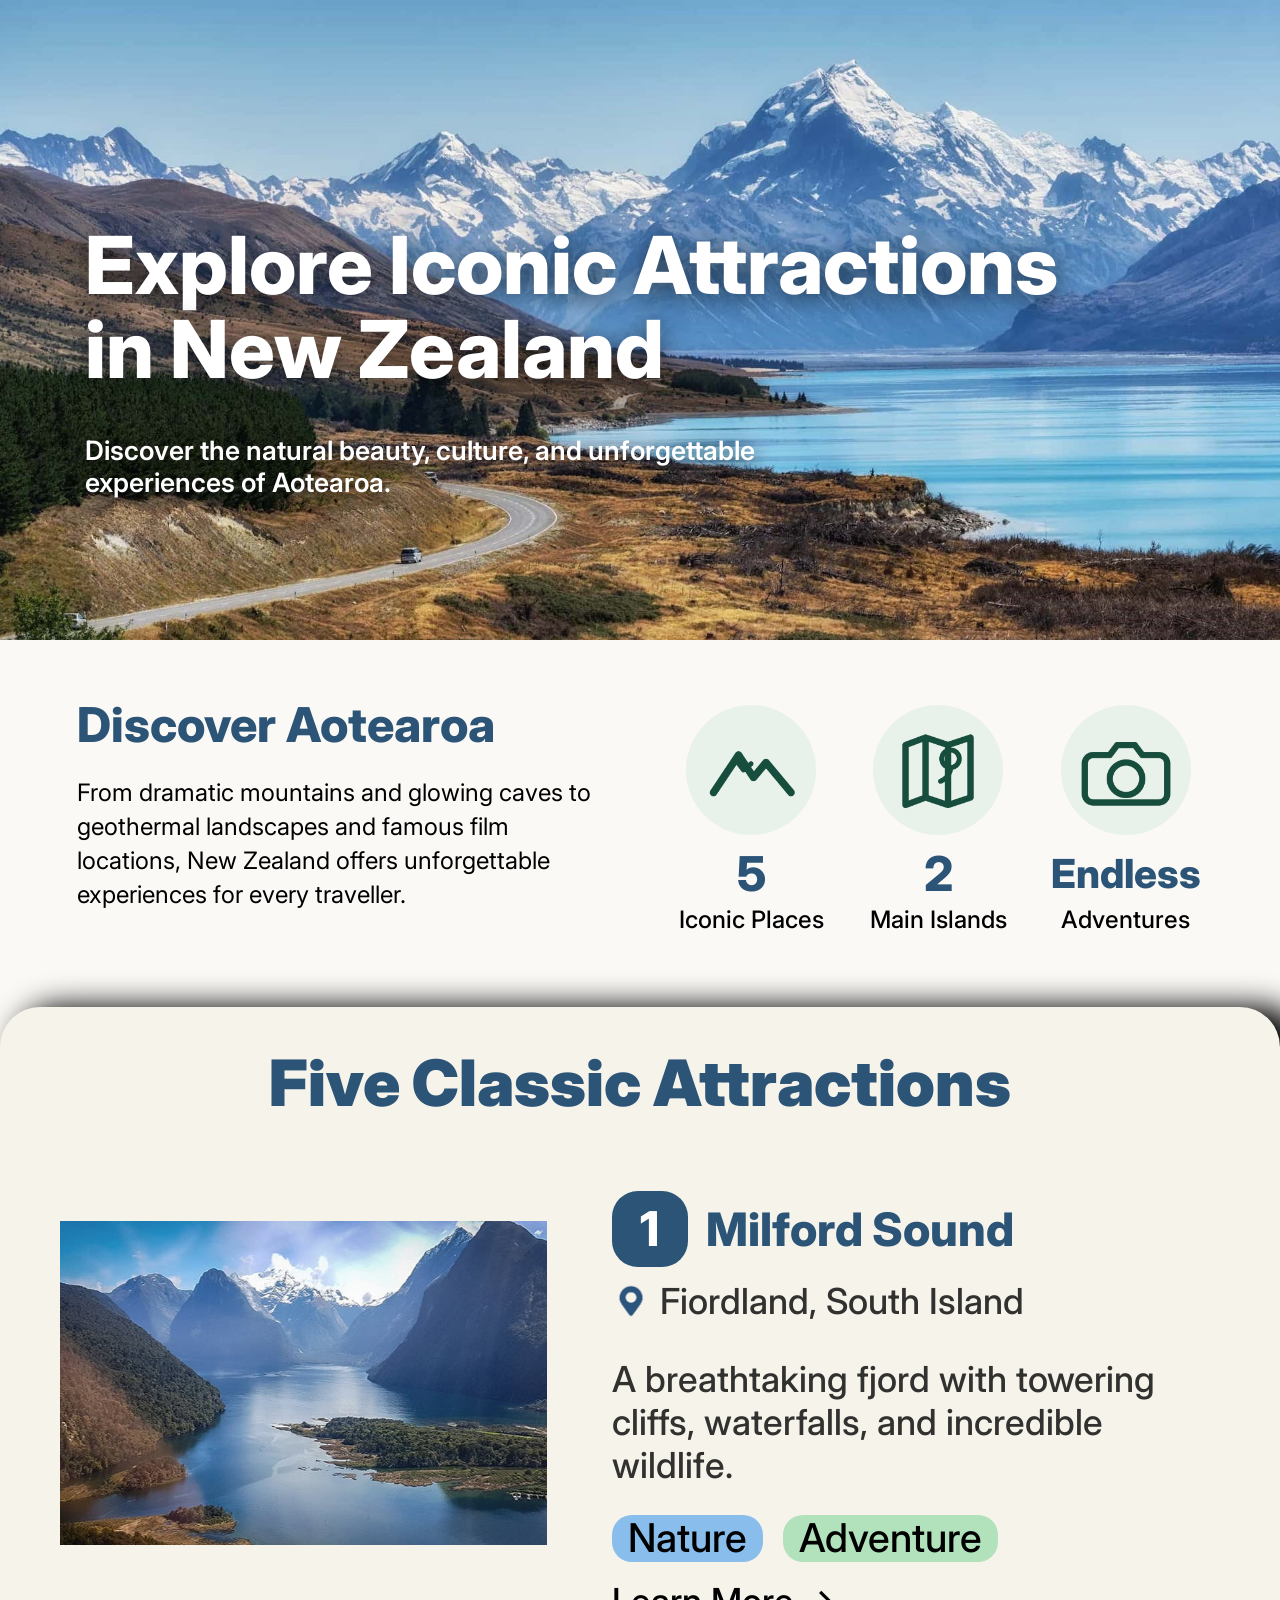
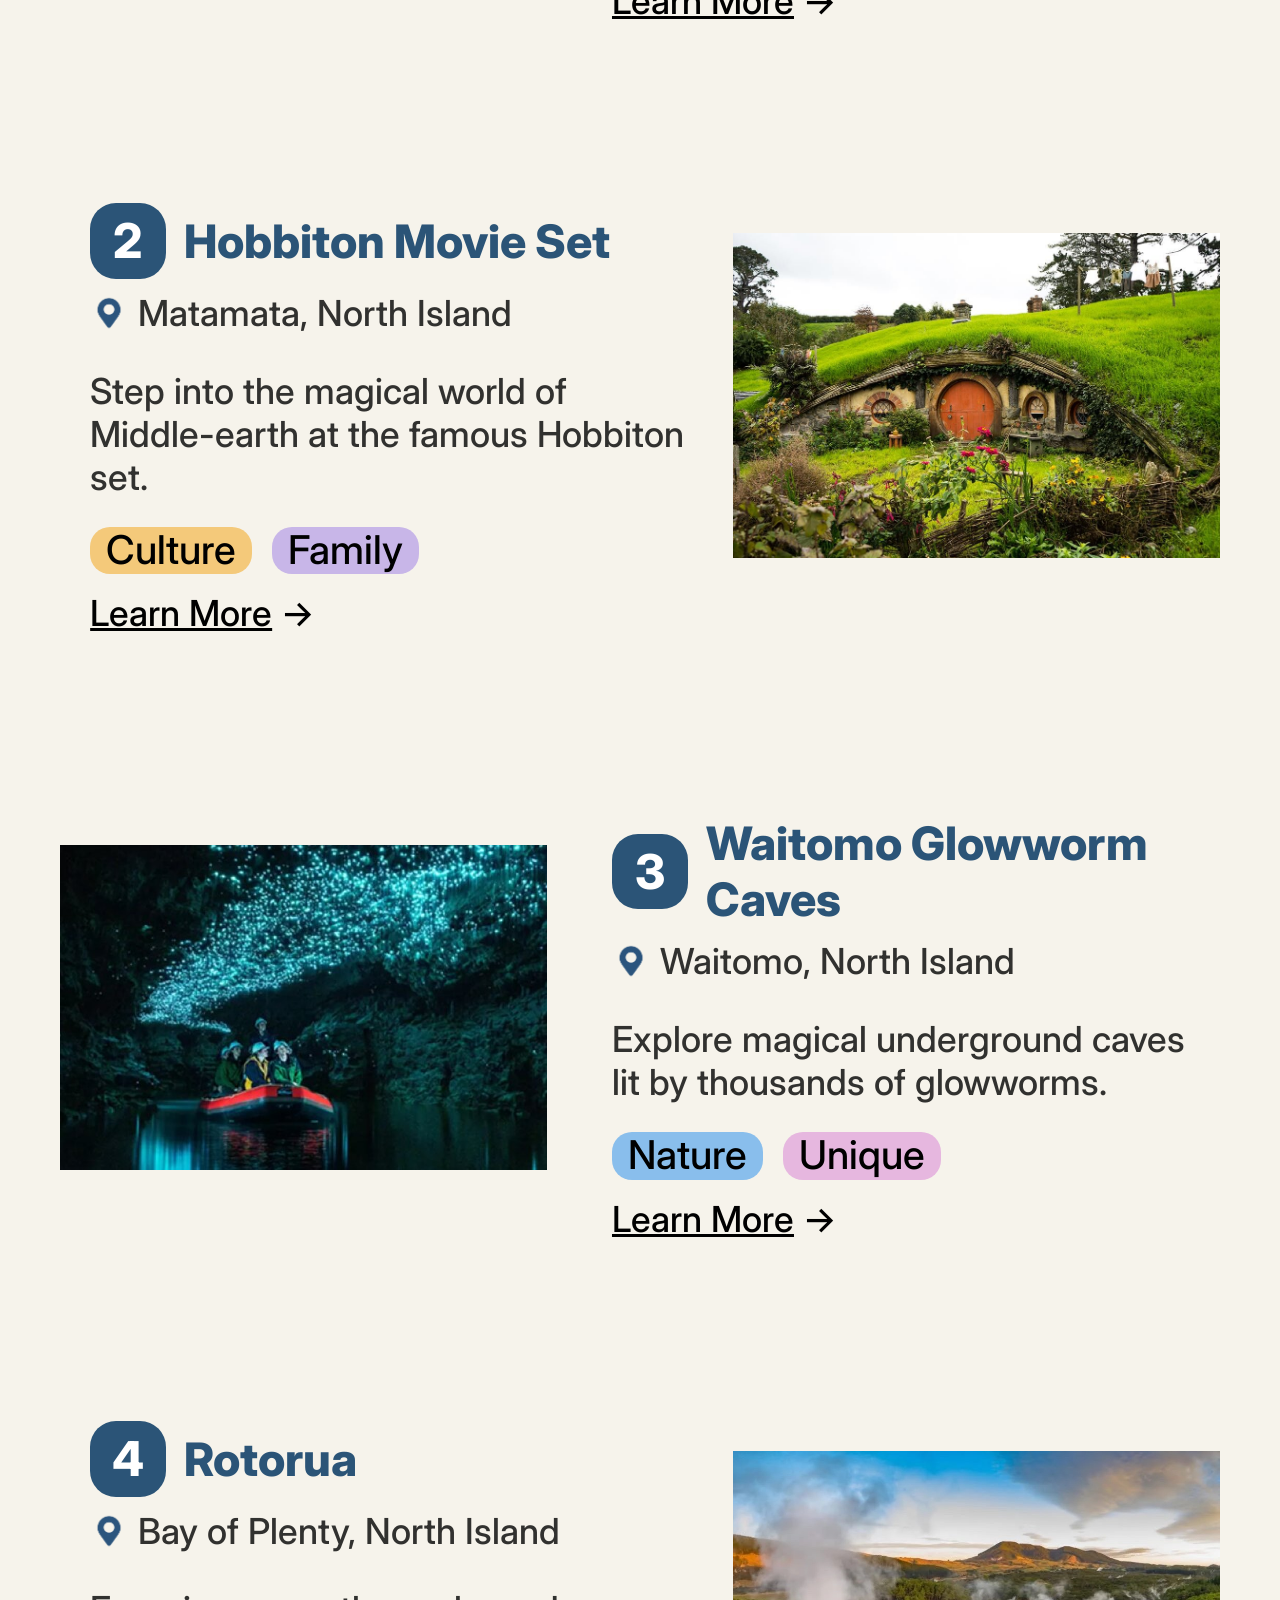
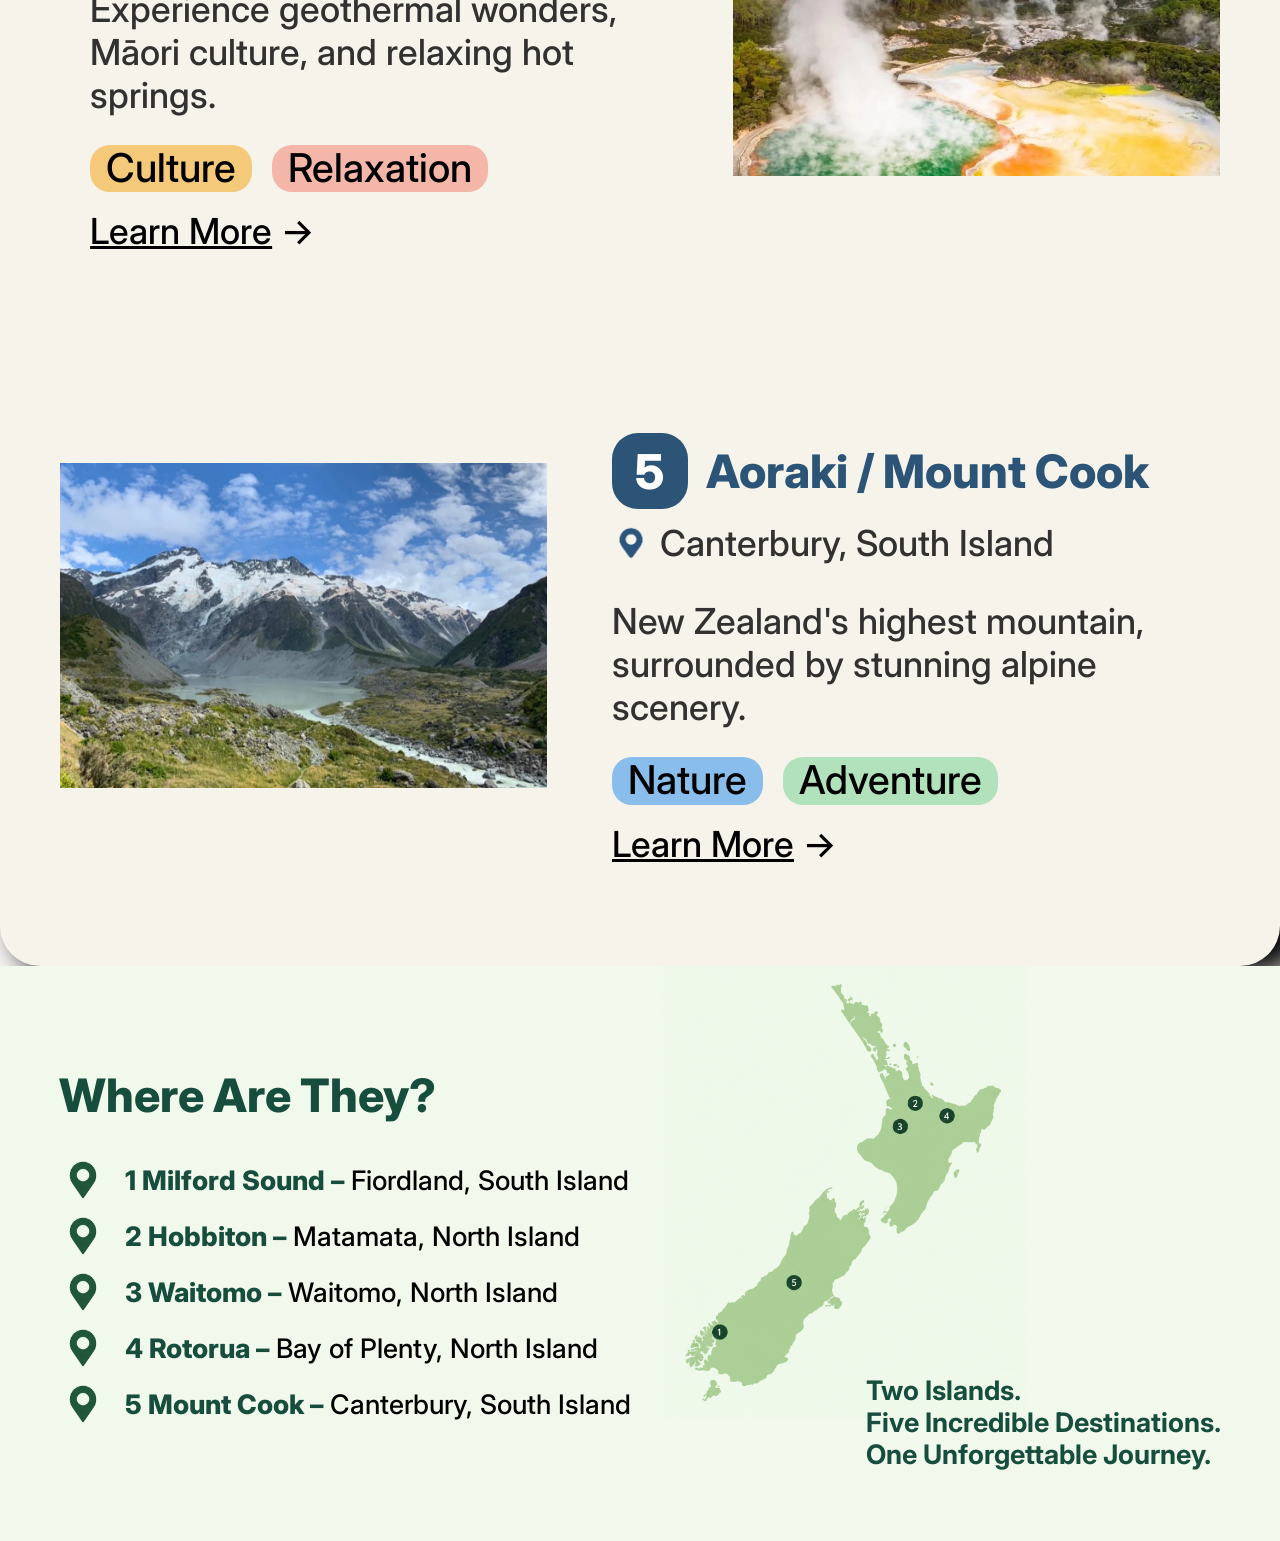
==== commit 56a36672: "Added the Where Are They section with location details, map image, location icons, and destination s" ====
--- a/index.html
+++ b/index.html
@@ -405,6 +405,87 @@
     </section>
 
 
+
+    <!-- Where Are They Section -->
+    <section class="location-section">
+
+        <div class="location-content">
+
+            <!-- Left side -->
+            <div class="location-list">
+
+                <h2>Where Are They?</h2>
+
+                <div class="location-item">
+                    <img src="image/green-location-image.png" alt="Location icon">
+
+                    <p>
+                        <strong>1 Milford Sound –</strong>
+                        <span>Fiordland, South Island</span>
+                    </p>
+                </div>
+
+                <div class="location-item">
+                    <img src="image/green-location-image.png" alt="Location icon">
+
+                    <p>
+                        <strong>2 Hobbiton –</strong>
+                        <span>Matamata, North Island</span>
+                    </p>
+                </div>
+
+                <div class="location-item">
+                    <img src="image/green-location-image.png" alt="Location icon">
+
+                    <p>
+                        <strong>3 Waitomo –</strong>
+                        <span>Waitomo, North Island</span>
+                    </p>
+                </div>
+
+                <div class="location-item">
+                    <img src="image/green-location-image.png" alt="Location icon">
+
+                    <p>
+                        <strong>4 Rotorua –</strong>
+                        <span>Bay of Plenty, North Island</span>
+                    </p>
+                </div>
+
+                <div class="location-item">
+                    <img src="image/green-location-image.png" alt="Location icon">
+
+                    <p>
+                        <strong>5 Mount Cook –</strong>
+                        <span>Canterbury, South Island</span>
+                    </p>
+                </div>
+
+            </div>
+
+
+            <!-- Right side -->
+            <div class="location-map-area">
+
+                <img
+                    class="all-places-map"
+                    src="image/map-for-all-places.png"
+                    alt="Map showing five New Zealand attractions"
+                >
+
+                <p class="location-slogan">
+                    Two Islands.<br>
+                    Five Incredible Destinations.<br>
+                    One Unforgettable Journey.
+                </p>
+
+            </div>
+
+        </div>
+
+    </section>
+
+
 </body>
 
 </html>
--- a/style.css
+++ b/style.css
@@ -206,8 +206,6 @@
     width: 100%;
     max-width: 1440px;
 
-    min-height: 3700px;
-
     margin: 0 auto;
 
     background-color: #F6F3EB;
@@ -217,6 +215,7 @@
     box-shadow: 20px 4px 30px 5px rgba(0, 0, 0, 1);
 
     padding-top: 37px;
+    padding-bottom: 100px;
 }
 
 
@@ -525,4 +524,119 @@
 
 .place-five .place-info {
     padding-left: 30px;
+}
+
+
+
+/* Where Are They Section */
+
+.location-section {
+    width: 100%;
+    max-width: 1440px;
+    height: 575px;
+    margin: 0 auto;
+    background-color: #F0F9EB;
+}
+
+
+/* Main layout */
+
+.location-content {
+    width: calc(100% - 9.2%);
+    height: 100%;
+    margin: 0 auto;
+
+    display: grid;
+    grid-template-columns: 52% 48%;
+    align-items: center;
+}
+
+
+/* Left side */
+
+.location-list h2 {
+    margin: 0 0 36px 0;
+
+    font-family: "Inter", Arial, sans-serif;
+    font-size: clamp(36px, 3.6vw, 52px);
+    font-weight: 800;
+    line-height: 1.1;
+
+    color: #174D3D;
+}
+
+
+/* Individual location row */
+
+.location-item {
+    display: flex;
+    align-items: center;
+    gap: 18px;
+
+    margin-bottom: 8px;
+}
+
+.location-item img {
+    width: 48px;
+    height: 48px;
+    flex-shrink: 0;
+}
+
+.location-item p {
+    margin: 0;
+
+    font-family: "Inter", Arial, sans-serif;
+    font-size: clamp(20px, 2.1vw, 30px);
+    line-height: 1.2;
+
+    white-space: nowrap;
+}
+
+.location-item strong {
+    font-weight: 800;
+    color: #174D3D;
+}
+
+.location-item span {
+    font-weight: 500;
+    color: #000000;
+}
+
+
+/* Right side */
+
+.location-map-area {
+    position: relative;
+    height: 100%;
+}
+
+.all-places-map {
+    position: absolute;
+
+    width: min(406px, 65%);
+    height: auto;
+
+    top: 0;
+    left: 0;
+
+    display: block;
+}
+
+
+/* Bottom right slogan */
+
+.location-slogan {
+    position: absolute;
+
+    right: 0;
+    bottom: 70px;
+
+    margin: 0;
+
+    font-family: "Inter", Arial, sans-serif;
+    font-size: clamp(21px, 2.1vw, 30px);
+    font-weight: 700;
+    line-height: 1.2;
+
+    color: #174D3D;
 }
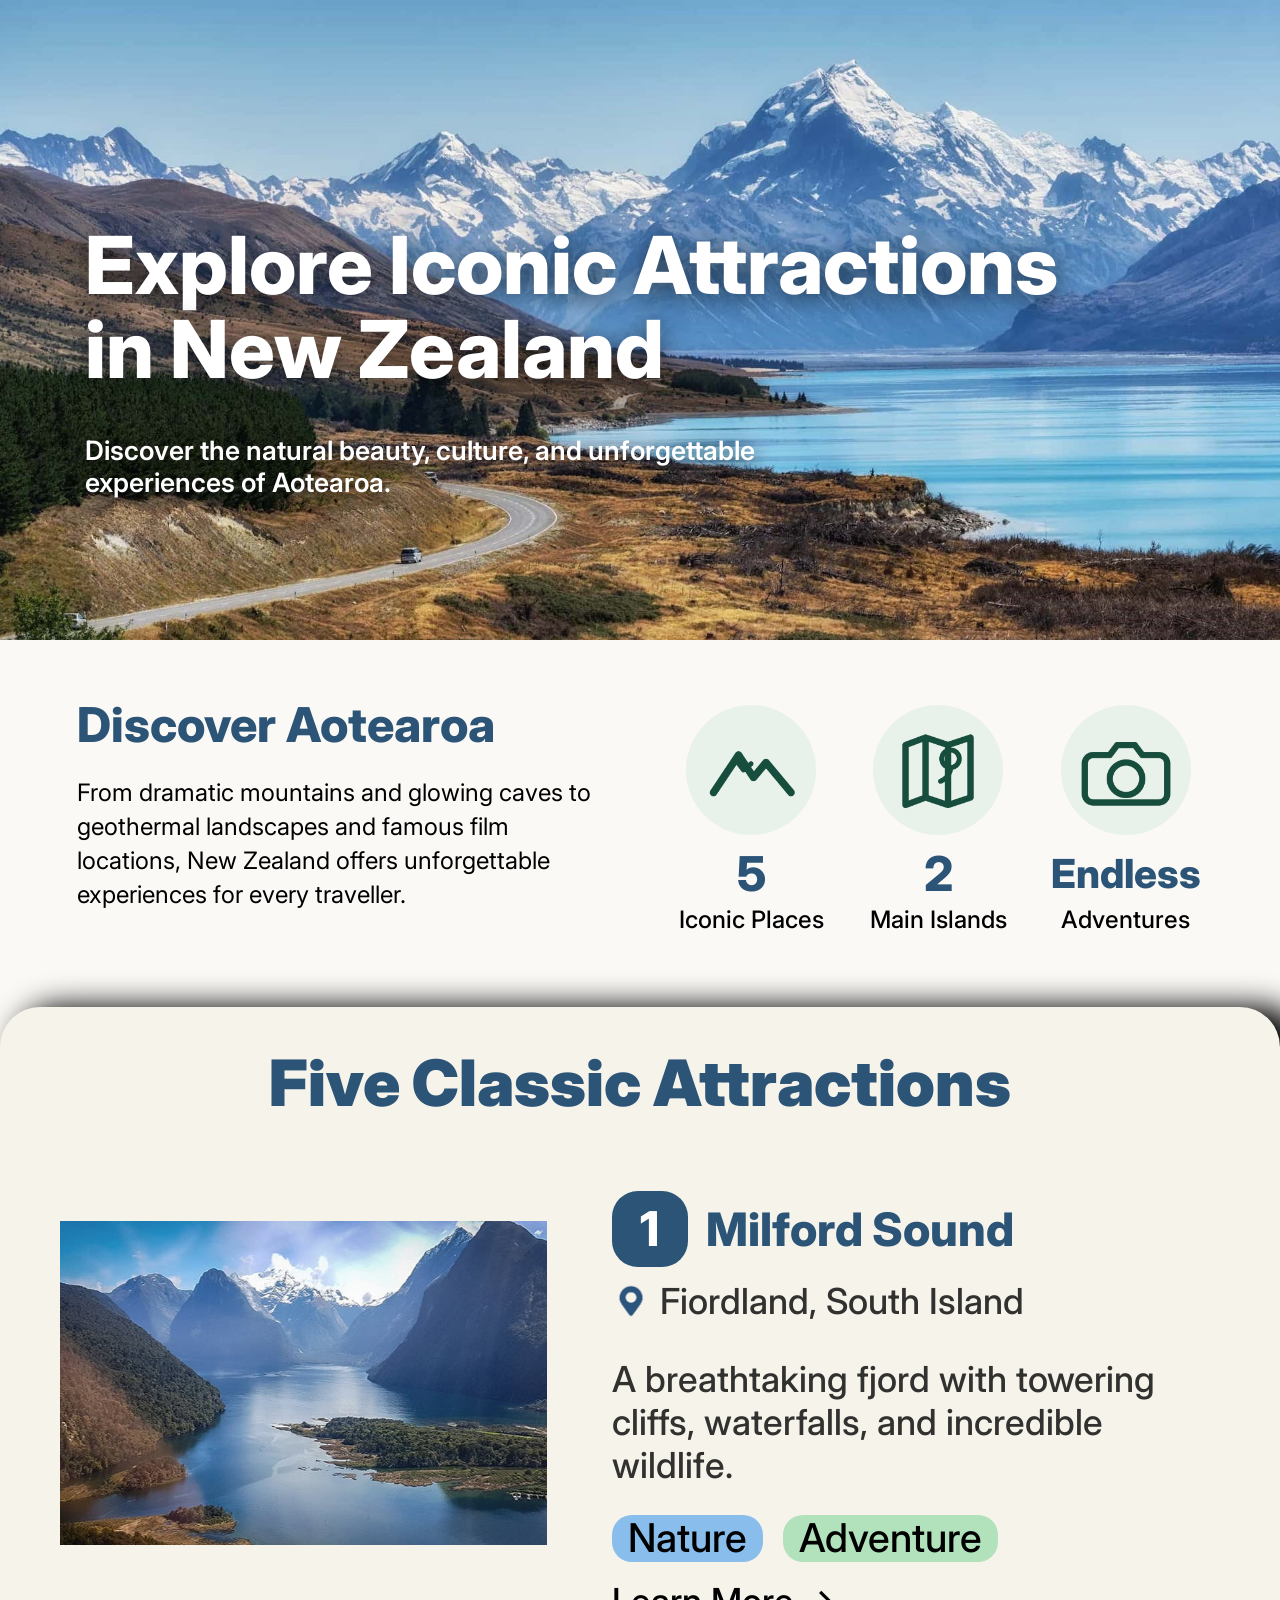
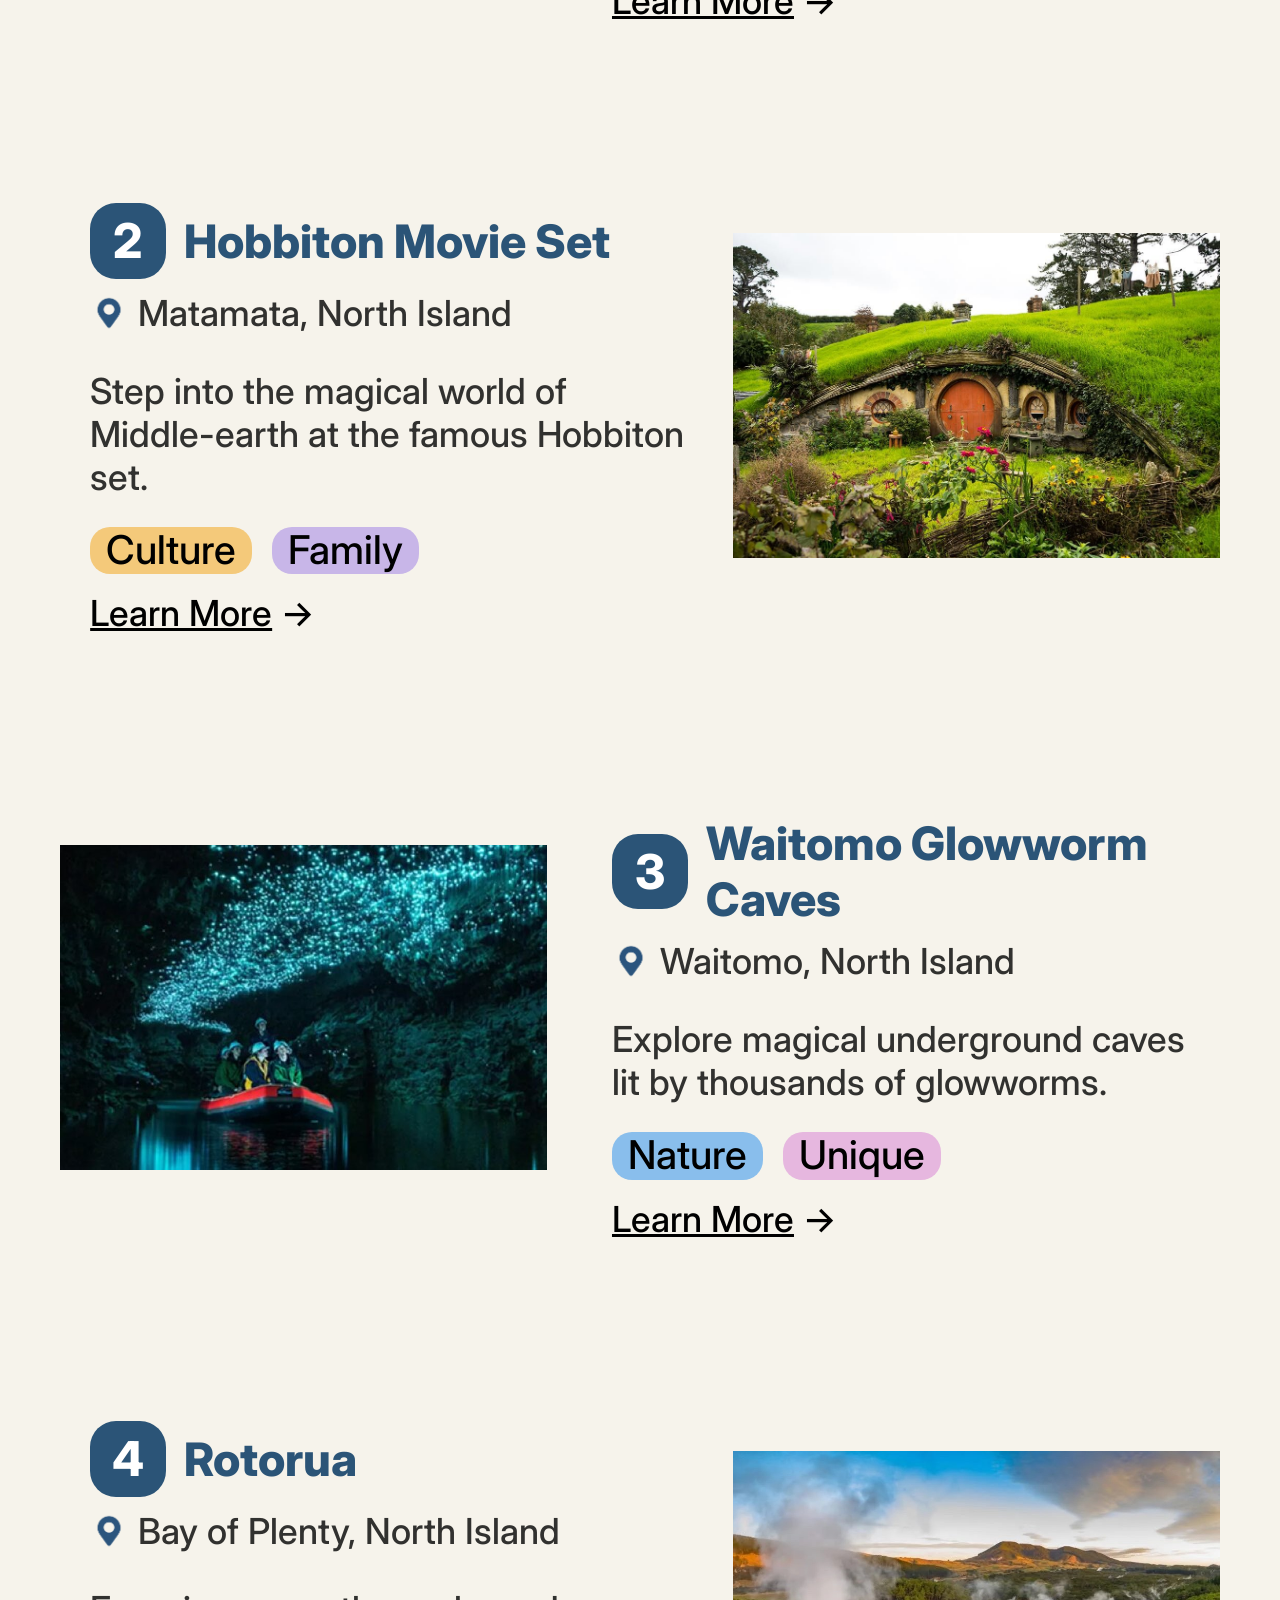
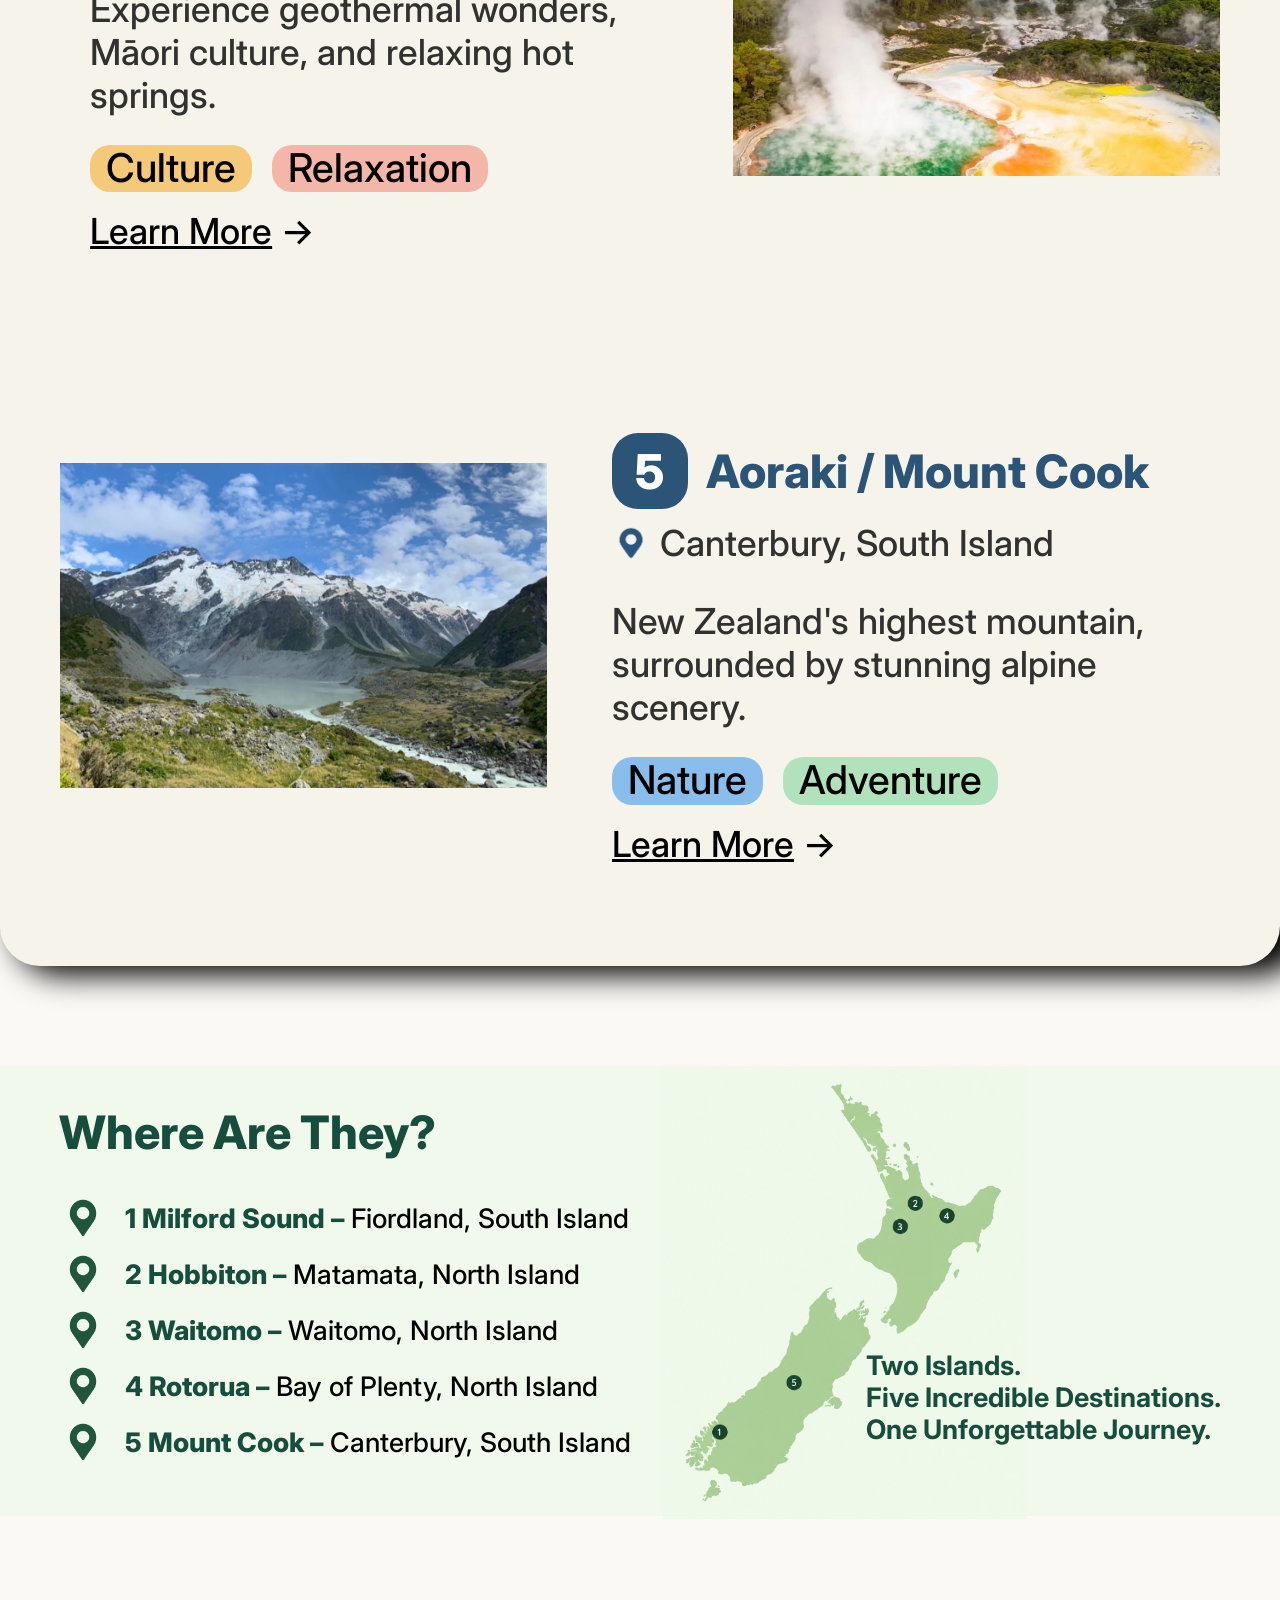
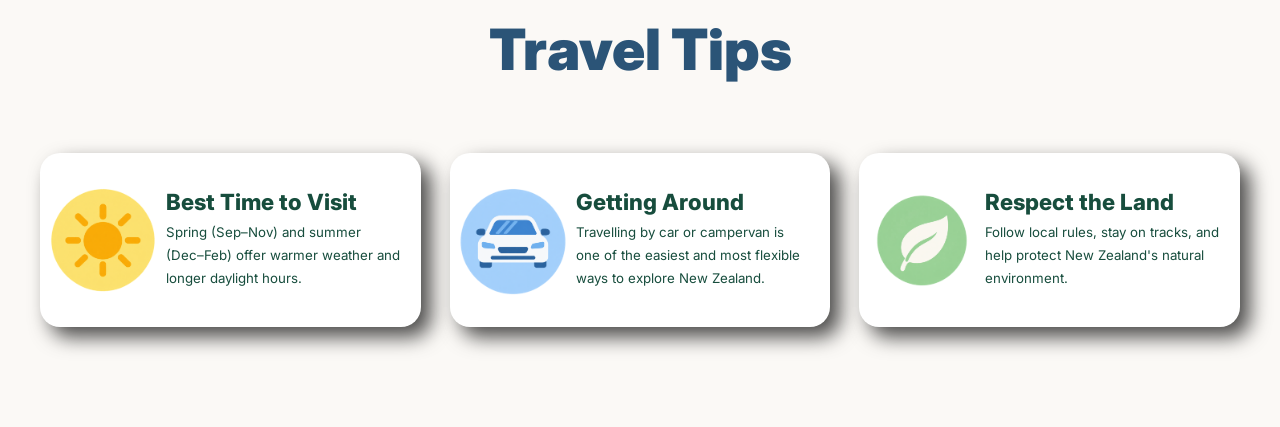
==== commit 011eb427: "Added the Travel Tips section with three information cards, icons, headings, descriptions, and spaci" ====
--- a/index.html
+++ b/index.html
@@ -486,6 +486,84 @@
     </section>
 
 
+
+    <!-- Travel Tips Section -->
+    <section class="travel-tips-section">
+
+        <h2 class="travel-tips-title">Travel Tips</h2>
+
+        <div class="travel-tips-cards">
+
+            <!-- Best Time to Visit -->
+            <div class="travel-tip-card">
+
+                <img
+                    src="image/sun-image.png"
+                    alt="Sun icon"
+                    class="travel-tip-icon"
+                >
+
+                <div class="travel-tip-text">
+                    <h3>Best Time to Visit</h3>
+
+                    <p>
+                        Spring (Sep–Nov) and summer
+                        (Dec–Feb) offer warmer weather
+                        and longer daylight hours.
+                    </p>
+                </div>
+
+            </div>
+
+
+            <!-- Getting Around -->
+            <div class="travel-tip-card">
+
+                <img
+                    src="image/car-image.png"
+                    alt="Car icon"
+                    class="travel-tip-icon"
+                >
+
+                <div class="travel-tip-text">
+                    <h3>Getting Around</h3>
+
+                    <p>
+                        Travelling by car or campervan is
+                        one of the easiest and most flexible
+                        ways to explore New Zealand.
+                    </p>
+                </div>
+
+            </div>
+
+
+            <!-- Respect the Land -->
+            <div class="travel-tip-card">
+
+                <img
+                    src="image/leaf-image.png"
+                    alt="Leaf icon"
+                    class="travel-tip-icon"
+                >
+
+                <div class="travel-tip-text">
+                    <h3>Respect the Land</h3>
+
+                    <p>
+                        Follow local rules, stay on tracks,
+                        and help protect New Zealand's
+                        natural environment.
+                    </p>
+                </div>
+
+            </div>
+
+        </div>
+
+    </section>
+
+
 </body>
 
 </html>
--- a/style.css
+++ b/style.css
@@ -533,8 +533,8 @@
 .location-section {
     width: 100%;
     max-width: 1440px;
-    height: 575px;
-    margin: 0 auto;
+    height: 450px;
+    margin: 100px auto 0;
     background-color: #F0F9EB;
 }
 
@@ -639,4 +639,106 @@
     line-height: 1.2;
 
     color: #174D3D;
+}
+
+
+
+/* Travel Tips Section */
+
+.travel-tips-section {
+    width: calc(100% - 6.2%);
+    max-width: 1351px;
+    margin: 100px auto 0;
+
+    padding-bottom: 100px;
+}
+
+
+/* Travel Tips heading */
+
+.travel-tips-title {
+    margin: 0 0 69px 0;
+
+    text-align: center;
+
+    font-family: "Inter", Arial, sans-serif;
+    font-size: clamp(44px, 4.45vw, 64px);
+    font-weight: 900;
+    line-height: 1.2;
+
+    color: #2B5477;
+}
+
+
+/* Three tip cards */
+
+.travel-tips-cards {
+    display: grid;
+    grid-template-columns: repeat(3, 1fr);
+    gap: 29px;
+}
+
+
+/* Individual card */
+
+.travel-tip-card {
+    height: 174px;
+
+    display: flex;
+    align-items: center;
+
+    background-color: #FFFFFF;
+
+    border-radius: 20px;
+
+    box-shadow: 10px 10px 20px 0 rgba(0, 0, 0, 0.7);
+
+    overflow: hidden;
+}
+
+
+/* Tip icon */
+
+.travel-tip-icon {
+    width: 126px;
+    height: 126px;
+
+    flex-shrink: 0;
+
+    object-fit: contain;
+}
+
+
+/* Tip text */
+
+.travel-tip-text {
+    padding-right: 20px;
+}
+
+
+/* Card heading */
+
+.travel-tip-text h3 {
+    margin: 0 0 5px 0;
+
+    font-family: "Inter", Arial, sans-serif;
+    font-size: clamp(18px, 1.74vw, 25px);
+    font-weight: 800;
+    line-height: 1.2;
+
+    color: #174D3D;
+}
+
+
+/* Card description */
+
+.travel-tip-text p {
+    margin: 0;
+
+    font-family: "Inter", Arial, sans-serif;
+    font-size: clamp(12px, 1.04vw, 15px);
+    font-weight: 400;
+    line-height: 23px;
+
+    color: #174D3D;
 }
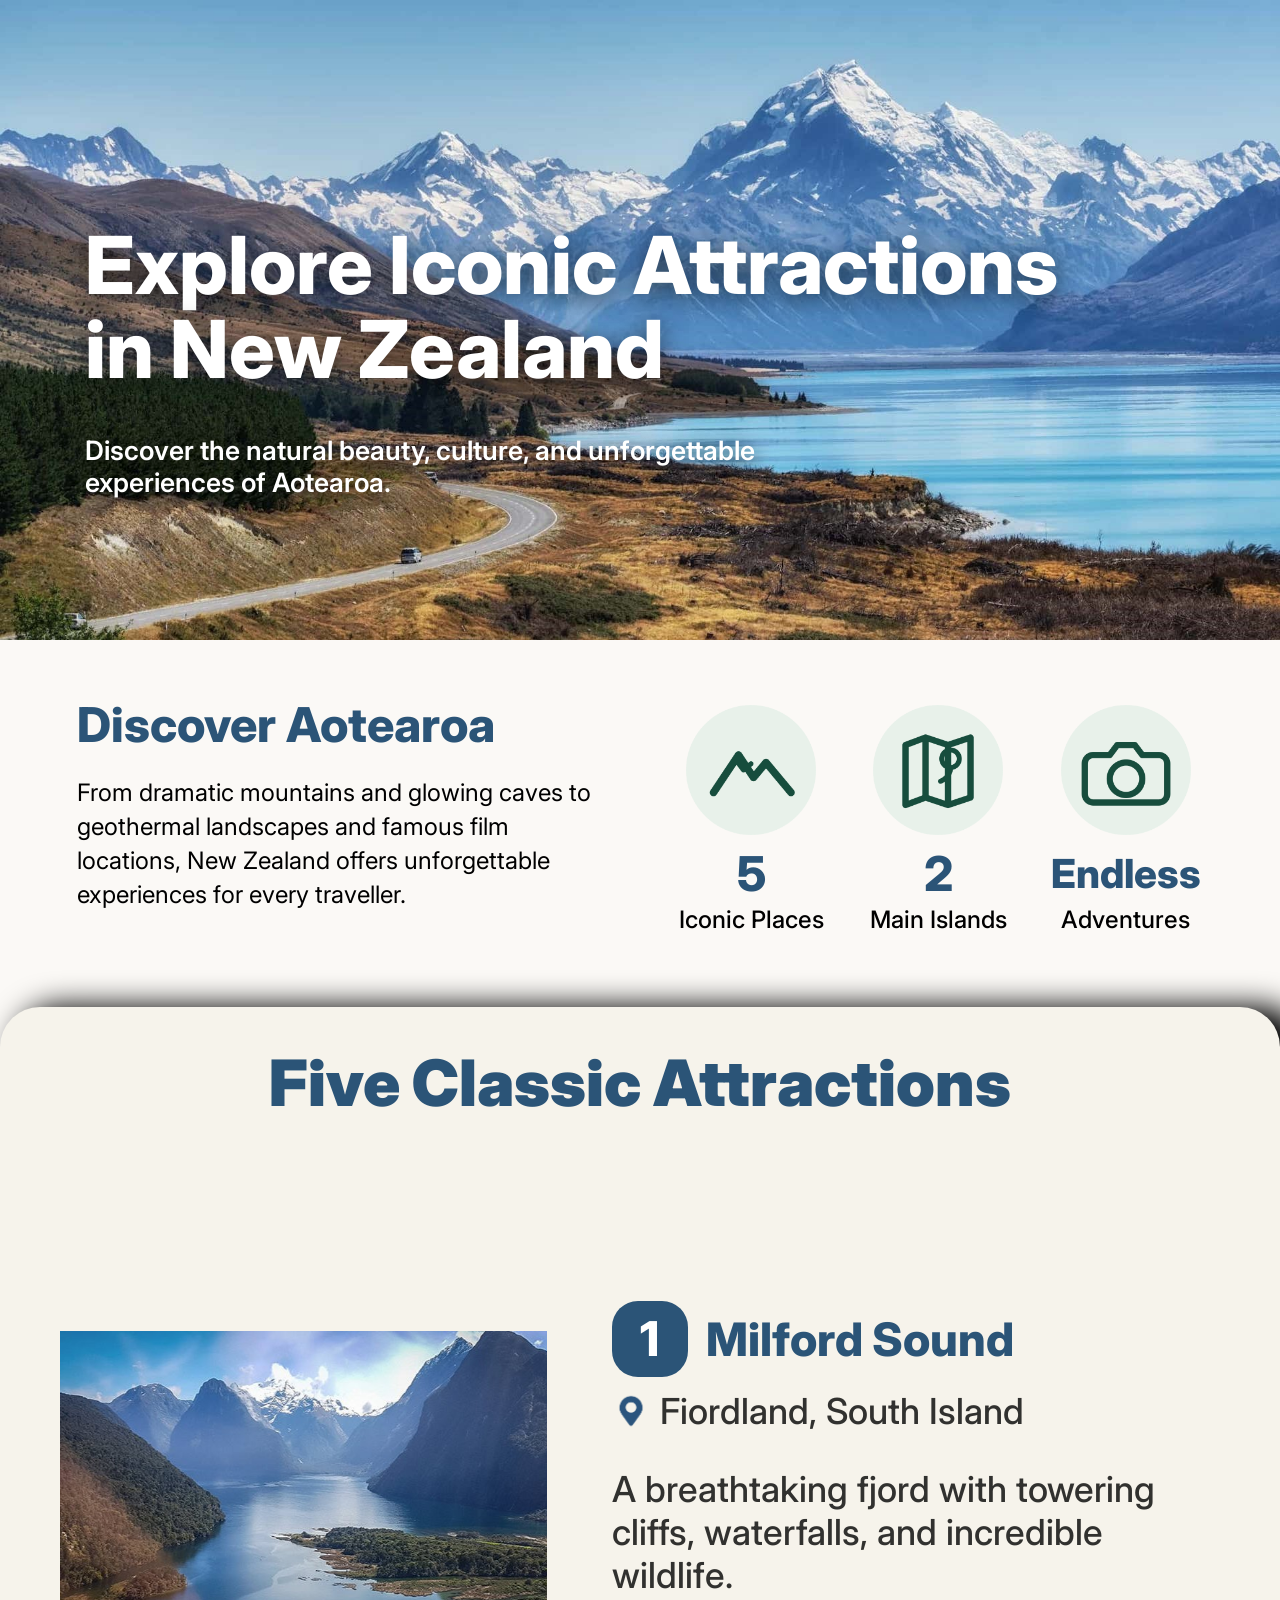
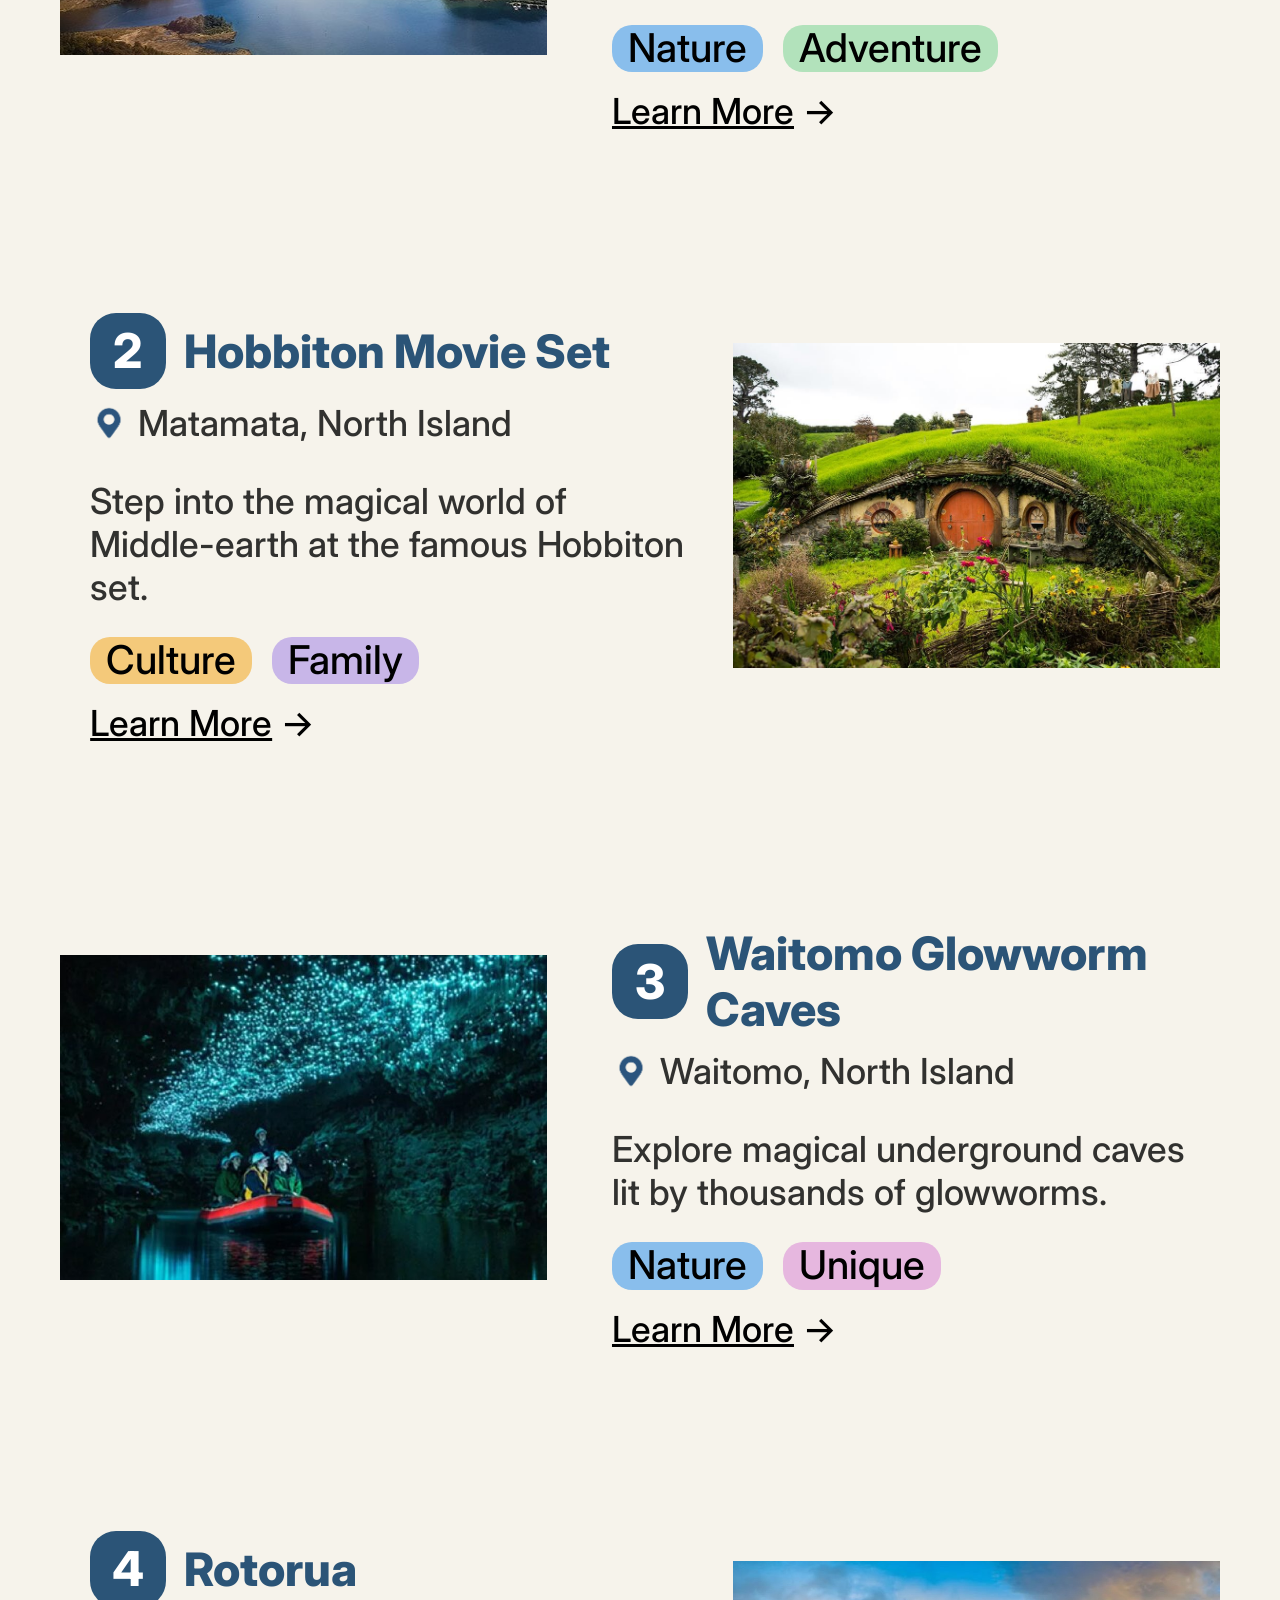
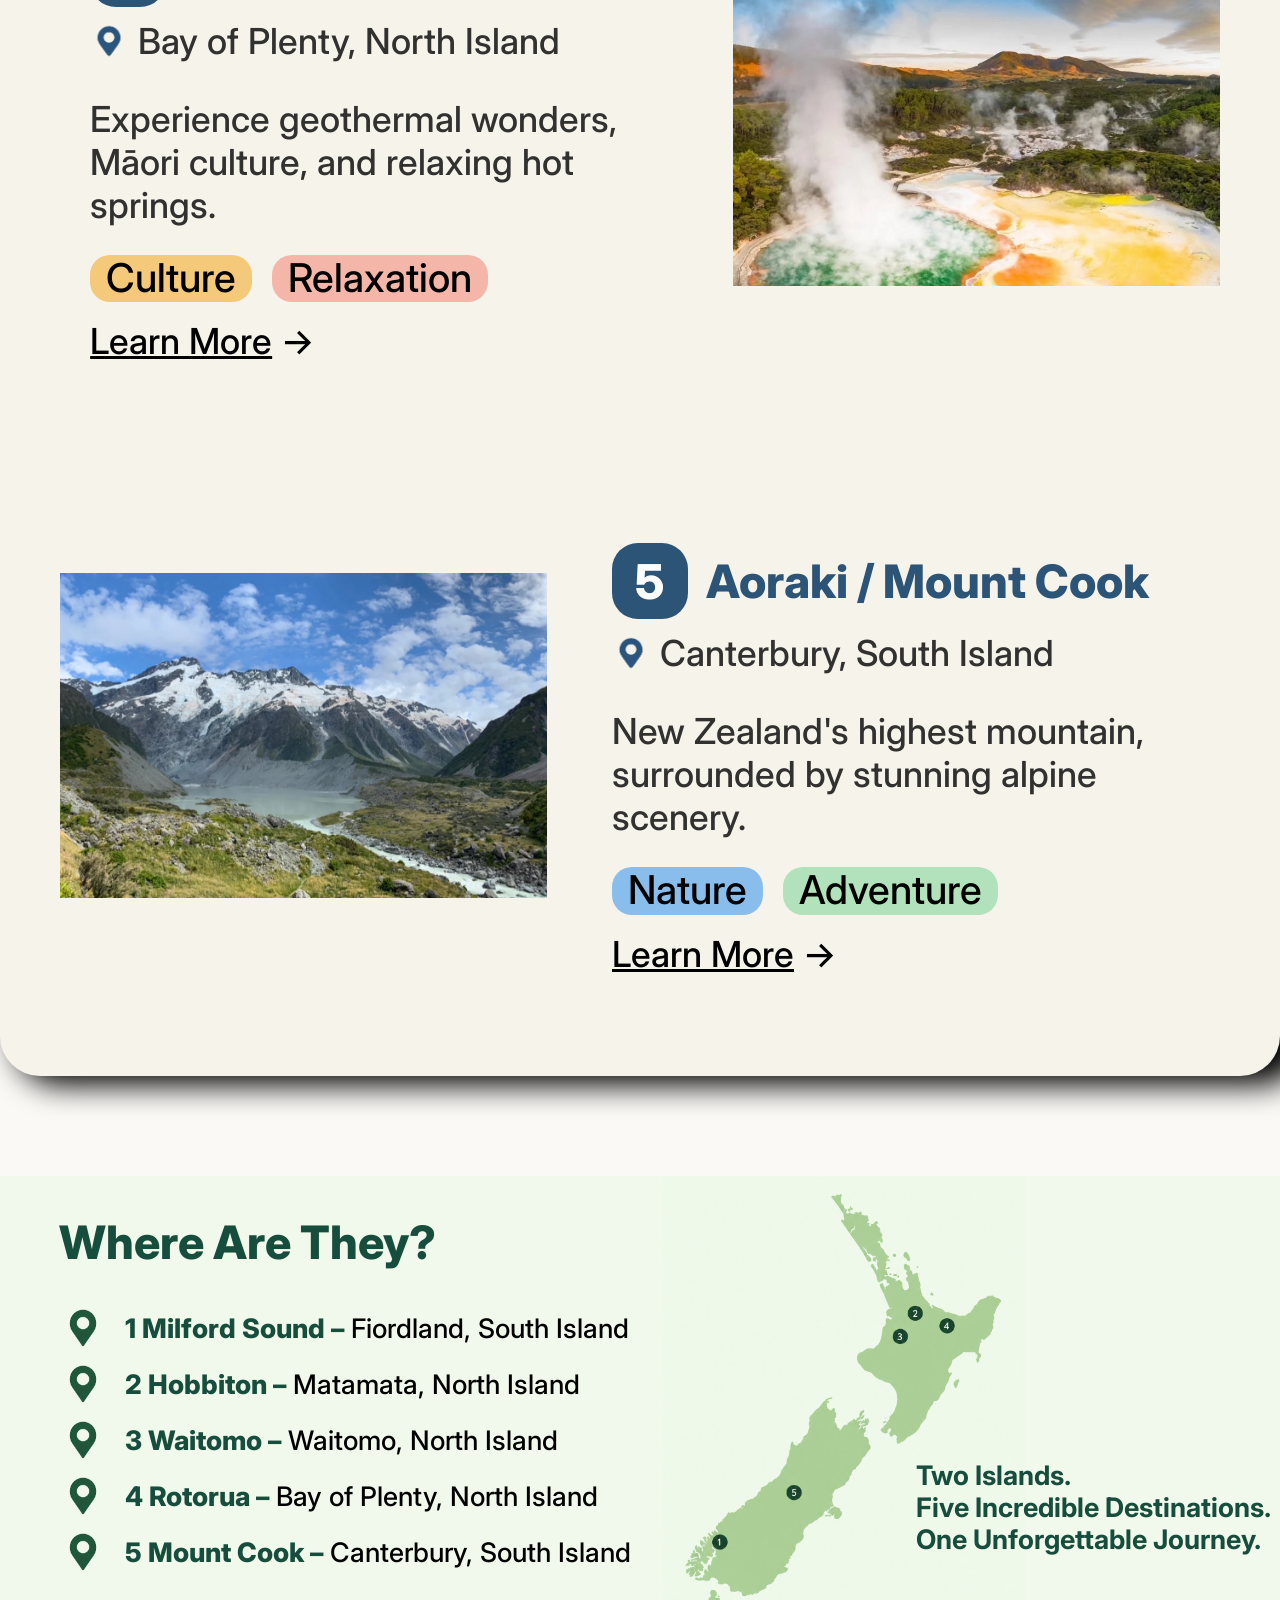
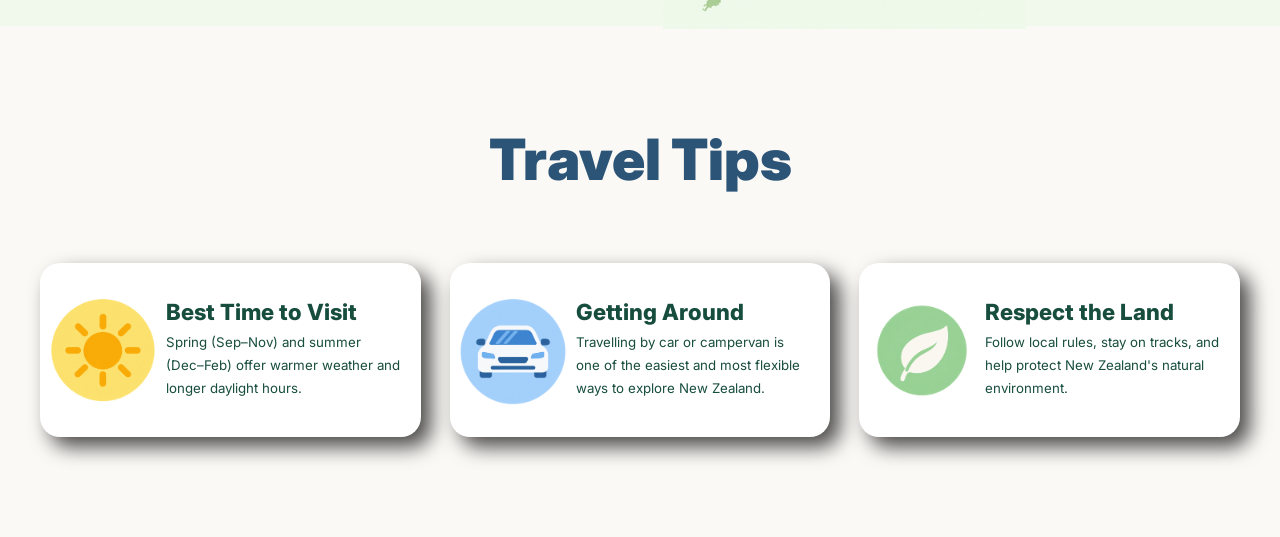
==== commit 847f8b5e: "Adjust text position slightly to the right" ====
--- a/index.html
+++ b/index.html
@@ -16,7 +16,7 @@
 
 <body>
 
-
+    <!-- Hero Section -->
     <section class="hero-section">
 
         <h1 class="hero-title">
@@ -30,8 +30,9 @@
         </p>
 
     </section>
-    
-
+
+
+    <!-- Discover Section -->
     <section class="discover-section">
 
         <div class="discover-content">
@@ -49,6 +50,7 @@
 
             </div>
 
+
             <div class="discover-stats">
 
                 <div class="stat-item">
@@ -74,9 +76,7 @@
                 <div class="stat-item">
                     <img src="image/camera.png" alt="Camera icon">
 
-                    <p class="stat-number stat-endless">
-                        Endless
-                    </p>
+                    <p class="stat-number stat-endless">Endless</p>
 
                     <p class="stat-label">
                         Adventures
@@ -90,7 +90,8 @@
     </section>
 
 
-    <section class="attractions-section">
+    <!-- Attractions Section -->
+    <section class="attractions-section" id="attractions">
 
         <h2 class="attractions-title">
             Five Classic Attractions
@@ -405,7 +406,6 @@
     </section>
 
 
-
     <!-- Where Are They Section -->
     <section class="location-section">
 
@@ -486,7 +486,6 @@
     </section>
 
 
-
     <!-- Travel Tips Section -->
     <section class="travel-tips-section">
 
@@ -563,7 +562,6 @@
 
     </section>
 
-
 </body>
 
 </html>
--- a/style.css
+++ b/style.css
@@ -1,5 +1,4 @@
 /* Main stylesheet for the New Zealand tourist attractions website */
-
 * {
     box-sizing: border-box;
 }
@@ -26,51 +25,37 @@
 
 
 /* Hero section - matches the Figma desktop design */
-
 .hero-section {
     position: relative;
-
     width: 100%;
     max-width: 1440px;
-
     height: min(720px, 50vw);
-
     margin: 0 auto;
-
     background-image: url("image/title.jpg");
     background-size: cover;
     background-position: center;
     background-repeat: no-repeat;
-
     overflow: hidden;
 }
 
 
 /* Main heading scales slightly on different desktop screen sizes */
-
 .hero-title {
     position: absolute;
-    
     left: 6.67%;
     top: 34.86%;
-
-    width: 86%;
-    
-    margin: 0;
-
+    width: 86%;  
+    margin: 0;
     font-family: "Inter", Arial, sans-serif;
     font-size: clamp(48px, 6.25vw, 90px);
     font-weight: 800;
     line-height: 1.05;
-
-    color: #ffffff;
-
+    color: #FFFFFF;
     text-shadow: 0 4px 25px rgba(0, 0, 0, 0.6);
 }
 
 
 /* Keeps the title on the same two lines as the Figma design */
-
 .hero-title span {
     display: block;
     white-space: nowrap;
@@ -78,79 +63,61 @@
 
 .hero-subtitle {
     position: absolute;
-
     left: 6.67%;
     top: 68%;
-
     width: 56%;
-
-    margin: 0;
-
+    margin: 0;
     font-family: "Inter", Arial, sans-serif;
     font-size: clamp(18px, 2.08vw, 30px);
     font-weight: 600;
     line-height: 1.2;
-
-    color: #ffffff;
-
+    color: #FFFFFF;
     text-shadow: 0 4px 20px rgba(0, 0, 0, 0.8);
 }
 
 
 
 /* Discover Aotearoa Section */
-
 .discover-section {
     width: 100%;
     max-width: 1440px;
     margin: 0 auto;
-    background-color: transparent;
 }
 
 .discover-content {
     width: calc(100% - 12%);
     max-width: 1227px;
-
     margin: 0 auto;
-
     padding-top: 55px;
     padding-bottom: 70px;
-
     display: grid;
     grid-template-columns: 47% 1fr;
     column-gap: 6%;
-
     align-items: start;
 }
 
 
 /* Left text */
-
 .discover-text h2 {
     margin: 0 0 22px 0;
-
     font-family: "Inter", Arial, sans-serif;
     font-size: 48px;
     font-weight: 800;
-
     color: #2B5477;
 }
 
 .discover-text p {
     width: 100%;
     margin: 0;
-
     font-family: "Inter", Arial, sans-serif;
     font-size: 24px;
     font-weight: 400;
     line-height: 34px;
-
     color: #000000;
 }
 
 
 /* Right statistics */
-
 .discover-stats {
     display: grid;
     grid-template-columns: repeat(3, 1fr);
@@ -164,21 +131,17 @@
 
 .stat-item img {
     display: block;
-
     width: min(150px, 100%);
     aspect-ratio: 1 / 1;
-
     margin: 0 auto;  
 }
 
 .stat-number {
     margin: 0;
-
     font-family: "Inter", Arial, sans-serif;
     font-size: 48px;
     font-weight: 800;
     line-height: 58px;
-
     color: #2B5477;
 }
 
@@ -188,12 +151,10 @@
 
 .stat-label {
     margin: 0;
-
     font-family: "Inter", Arial, sans-serif;
     font-size: 24px;
     font-weight: 500;
     line-height: 34px;
-
     color: #000000;
     white-space: nowrap;
 }
@@ -201,87 +162,79 @@
 
 
 /* Five Classic Attractions Section */
-
 .attractions-section {
     width: 100%;
     max-width: 1440px;
-
     margin: 0 auto;
-
     background-color: #F6F3EB;
-
     border-radius: 40px;
-
     box-shadow: 20px 4px 30px 5px rgba(0, 0, 0, 1);
-
     padding-top: 37px;
     padding-bottom: 100px;
 }
 
 
 /* Attractions section heading */
-
 .attractions-title {
     margin: 0;
-
     text-align: center;
-
     font-family: "Inter", Arial, sans-serif;
     font-size: 64px;
     font-weight: 900;
     line-height: normal;
-
     color: #2B5477;
 }
 
 
-
-/* Milford Sound - Place 1 */
-
+/* Attraction Cards */
 .place {
     width: calc(100% - 9.4%);
     max-width: 1369px;
-
-    margin-left: auto;
-    margin-right: auto;
-}
-
-.place-one {
-    margin-top: 70px;
-
+    margin: 0 auto;
+}
+
+
+/* Image left, text right */
+.place-one,
+.place-three,
+.place-five {
+    margin-top: 180px;
     display: grid;
     grid-template-columns: 42% 1fr;
     column-gap: 3%;
-
     align-items: start;
 }
 
-.place-one .place-info {
-    padding-left: 30px;
-}
-
-/* Main attraction image */
-
+
+/* Text left, image right */
+.place-two,
+.place-four {
+    margin-top: 180px;
+    display: grid;
+    grid-template-columns: 1fr 42%;
+    column-gap: 3%;
+    align-items: start;
+}
+
+
+/* Attraction image */
 .place-image {
     width: 100%;
     aspect-ratio: 575 / 383;
-
     display: block;
     object-fit: cover;
-
     margin-top: 30px;
 }
 
 
-/* Right-hand information */
-
+/* Attraction information */
 .place-info {
     min-width: 0;
+    padding-left: 30px;
 }
 
 
 /* Number and title */
-
 .place-heading {
     display: flex;
     align-items: center;
@@ -291,90 +244,69 @@
 .place-number {
     width: clamp(58px, 5.9vw, 85px);
     aspect-ratio: 1 / 1;
-
     flex-shrink: 0;
-
     display: flex;
     align-items: center;
     justify-content: center;
-
     border-radius: 26px;
-
     background-color: #2B5477;
-
     font-family: "Inter", Arial, sans-serif;
     font-size: clamp(38px, 3.75vw, 54px);
     font-weight: 800;
-
     color: #FFFFFF;
 }
 
 .place-heading h3 {
     margin: 0;
-
     font-family: "Inter", Arial, sans-serif;
     font-size: clamp(32px, 3.6vw, 52px);
     font-weight: 800;
     line-height: normal;
-
     color: #2B5477;
 }
 
 
 /* Location */
-
 .place-location {
     margin-top: 12px;
-
     display: flex;
     align-items: center;
-
     gap: 10px;
 }
 
 .place-location img {
     width: 38px;
     height: auto;
-
     display: block;
 }
 
 .place-location p {
     margin: 0;
-
     font-family: "Inter", Arial, sans-serif;
     font-size: clamp(25px, 2.8vw, 40px);
     font-weight: 500;
-
     color: rgba(0, 0, 0, 0.8);
 }
 
 
 /* Description */
-
 .place-description {
     width: 100%;
-
     margin-top: 35px;
     margin-bottom: 0;
-
     font-family: "Inter", Arial, sans-serif;
     font-size: clamp(25px, 2.8vw, 40px);
     font-weight: 500;
     line-height: 1.2;
-
     color: rgba(0, 0, 0, 0.8);
 }
 
 
 /* Tags */
-
 .place-tags {
     margin-top: 28px;
-
     display: flex;
     align-items: center;
-
     gap: 20px;
 }
 
@@ -382,19 +314,17 @@
     display: inline-flex;
     align-items: center;
     justify-content: center;
-
     padding: 4px 16px;
-
     border-radius: 20px;
-
     font-family: "Inter", Arial, sans-serif;
     font-size: clamp(28px, 3.1vw, 45px);
     font-weight: 500;
     line-height: 1;
-
     color: #000000;
 }
 
+
+/* Attraction tag colours */
 .tag-nature {
     background-color: #89BEEC;
 }
@@ -403,18 +333,30 @@
     background-color: #B2E2BB;
 }
 
+.tag-culture {
+    background-color: #F4C97A;
+}
+
+.tag-family {
+    background-color: #C8B6E8;
+}
+
+.tag-unique {
+    background-color: #E6B7DF;
+}
+
+.tag-relaxation {
+    background-color: #F3B6A8;
+}
+
 
 /* Learn More link */
-
 .learn-more {
     display: inline-block;
-
     margin-top: 17px;
-
     font-family: "Inter", Arial, sans-serif;
     font-size: clamp(26px, 2.8vw, 40px);
     font-weight: 500;
-
     color: #000000;
     text-decoration: none;
 }
@@ -429,107 +371,7 @@
 
 
 
-/* Hobbiton Movie Set - Place 2 */
-
-.place-two {
-    margin-top: 180px;
-
-    display: grid;
-    grid-template-columns: 1fr 42%;
-    column-gap: 3%;
-
-    align-items: start;
-}
-
-.place-two .place-info {
-    padding-left: 30px;
-}
-
-/* Culture tag */
-
-.tag-culture {
-    background-color: #F4C97A;
-}
-
-
-/* Family tag */
-
-.tag-family {
-    background-color: #C8B6E8;
-}
-
-
-
-/* Waitomo Glowworm Caves - Place 3 */
-
-.place-three {
-    margin-top: 180px;
-
-    display: grid;
-    grid-template-columns: 42% 1fr;
-    column-gap: 3%;
-
-    align-items: start;
-}
-
-.place-three .place-info {
-    padding-left: 30px;
-}
-
-
-/* Unique tag */
-
-.tag-unique {
-    background-color: #E6B7DF;
-}
-
-
-
-/* Rotorua - Place 4 */
-
-.place-four {
-    margin-top: 180px;
-
-    display: grid;
-    grid-template-columns: 1fr 42%;
-    column-gap: 3%;
-
-    align-items: start;
-}
-
-.place-four .place-info {
-    padding-left: 30px;
-}
-
-
-/* Relaxation tag */
-
-.tag-relaxation {
-    background-color: #F3B6A8;
-}
-
-
-
-/* Aoraki / Mount Cook - Place 5 */
-
-.place-five {
-    margin-top: 180px;
-
-    display: grid;
-    grid-template-columns: 42% 1fr;
-    column-gap: 3%;
-
-    align-items: start;
-}
-
-.place-five .place-info {
-    padding-left: 30px;
-}
-
-
-
 /* Where Are They Section */
-
 .location-section {
     width: 100%;
     max-width: 1440px;
@@ -540,12 +382,10 @@
 
 
 /* Main layout */
-
 .location-content {
     width: calc(100% - 9.2%);
     height: 100%;
     margin: 0 auto;
-
     display: grid;
     grid-template-columns: 52% 48%;
     align-items: center;
@@ -553,26 +393,21 @@
 
 
 /* Left side */
-
 .location-list h2 {
     margin: 0 0 36px 0;
-
     font-family: "Inter", Arial, sans-serif;
     font-size: clamp(36px, 3.6vw, 52px);
     font-weight: 800;
     line-height: 1.1;
-
     color: #174D3D;
 }
 
 
 /* Individual location row */
-
 .location-item {
     display: flex;
     align-items: center;
     gap: 18px;
-
     margin-bottom: 8px;
 }
 
@@ -584,11 +419,9 @@
 
 .location-item p {
     margin: 0;
-
     font-family: "Inter", Arial, sans-serif;
     font-size: clamp(20px, 2.1vw, 30px);
     line-height: 1.2;
-
     white-space: nowrap;
 }
 
@@ -604,7 +437,6 @@
 
 
 /* Right side */
-
 .location-map-area {
     position: relative;
     height: 100%;
@@ -612,66 +444,51 @@
 
 .all-places-map {
     position: absolute;
-
     width: min(406px, 65%);
     height: auto;
-
     top: 0;
     left: 0;
-
     display: block;
 }
 
 
 /* Bottom right slogan */
-
 .location-slogan {
     position: absolute;
-
-    right: 0;
+    right: -50px;
     bottom: 70px;
-
-    margin: 0;
-
+    margin: 0;
     font-family: "Inter", Arial, sans-serif;
     font-size: clamp(21px, 2.1vw, 30px);
     font-weight: 700;
     line-height: 1.2;
-
     color: #174D3D;
 }
 
 
 
 /* Travel Tips Section */
-
 .travel-tips-section {
     width: calc(100% - 6.2%);
     max-width: 1351px;
     margin: 100px auto 0;
-
     padding-bottom: 100px;
 }
 
 
 /* Travel Tips heading */
-
 .travel-tips-title {
     margin: 0 0 69px 0;
-
     text-align: center;
-
     font-family: "Inter", Arial, sans-serif;
     font-size: clamp(44px, 4.45vw, 64px);
     font-weight: 900;
     line-height: 1.2;
-
     color: #2B5477;
 }
 
 
 /* Three tip cards */
-
 .travel-tips-cards {
     display: grid;
     grid-template-columns: repeat(3, 1fr);
@@ -680,65 +497,354 @@
 
 
 /* Individual card */
-
 .travel-tip-card {
     height: 174px;
-
     display: flex;
     align-items: center;
-
     background-color: #FFFFFF;
-
     border-radius: 20px;
-
     box-shadow: 10px 10px 20px 0 rgba(0, 0, 0, 0.7);
-
     overflow: hidden;
 }
 
 
 /* Tip icon */
-
 .travel-tip-icon {
     width: 126px;
     height: 126px;
-
     flex-shrink: 0;
-
     object-fit: contain;
 }
 
 
 /* Tip text */
-
 .travel-tip-text {
     padding-right: 20px;
 }
 
 
 /* Card heading */
-
 .travel-tip-text h3 {
     margin: 0 0 5px 0;
-
     font-family: "Inter", Arial, sans-serif;
     font-size: clamp(18px, 1.74vw, 25px);
     font-weight: 800;
     line-height: 1.2;
-
     color: #174D3D;
 }
 
 
 /* Card description */
-
 .travel-tip-text p {
     margin: 0;
-
     font-family: "Inter", Arial, sans-serif;
     font-size: clamp(12px, 1.04vw, 15px);
     font-weight: 400;
     line-height: 23px;
-
     color: #174D3D;
+}
+
+
+
+/* Detail Page Hero Section */
+.detail-hero {
+    position: relative;
+    width: 100%;
+    max-width: 1440px;
+    height: 720px;
+    margin: 0 auto;
+    overflow: hidden;
+}
+
+.detail-hero-image {
+    width: 100%;
+    height: 100%;
+    display: block;
+    object-fit: cover;
+}
+
+
+/* Hero text */
+.detail-hero-text {
+    position: absolute;
+    left: 6%;
+    bottom: 55px;
+}
+
+.detail-hero-text h1 {
+    margin: 0;
+    font-family: "Inter", Arial, sans-serif;
+    font-size: clamp(42px, 4.17vw, 60px);
+    font-weight: 800;
+    line-height: 1.1;
+    color: #FFFFFF;
+    text-shadow: 0 4px 25px rgba(0, 0, 0, 0.6);
+}
+
+.detail-hero-text p {
+    margin: 6px 0 0 0;
+    font-family: "Inter", Arial, sans-serif;
+    font-size: clamp(22px, 2.08vw, 30px);
+    font-weight: 600;
+    line-height: 1.2;
+    color: #FFFFFF;
+    text-shadow: 0 4px 20px rgba(0, 0, 0, 0.8);
+}
+
+
+
+/* Detail Page About Section */
+.detail-about {
+    width: calc(100% - 4.8%);
+    max-width: 1325px;
+    margin: 70px auto 0;
+    display: grid;
+    grid-template-columns: 53.1% 1fr;
+    column-gap: 3.4%;
+    align-items: start;
+}
+
+
+/* Attraction image */
+.detail-about-image {
+    width: 100%;
+    aspect-ratio: 704 / 470;
+    display: block;
+    object-fit: cover;
+    border-radius: 20px;
+    margin-top: 25px;
+}
+
+
+/* Right content */
+.detail-about-content {
+    min-width: 0;
+}
+
+
+/* About heading */
+.detail-about-content h2 {
+    margin: 0;
+    font-family: "Inter", Arial, sans-serif;
+    font-size: clamp(36px, 3.6vw, 52px);
+    font-weight: 800;
+    line-height: 1.2;
+    color: #2B5477;
+}
+
+
+/* Location row */
+.detail-about-location {
+    margin-top: 24px;
+    display: flex;
+    align-items: center;
+    gap: 8px;
+}
+
+.detail-about-location img {
+    width: 64px;
+    height: 64px;
+    flex-shrink: 0;
+}
+
+.detail-about-location p {
+    margin: 0;
+    font-family: "Inter", Arial, sans-serif;
+    font-size: clamp(28px, 2.8vw, 40px);
+    font-weight: 500;
+    line-height: 1.2;
+    color: rgba(0, 0, 0, 0.8);
+    white-space: nowrap;
+}
+
+
+/* Description */
+.detail-about-description {
+    margin: 27px 0 0 0;
+    font-family: "Inter", Arial, sans-serif;
+    font-size: clamp(17px, 1.6vw, 23px);
+    font-weight: 400;
+    line-height: 38px;
+    color: rgba(0, 0, 0, 0.8);
+}
+
+
+
+/* Detail Page Information Cards */
+.detail-info-cards {
+    width: calc(100% - 6.2%);
+    max-width: 1351px;
+    margin: 70px auto 0;
+    display: grid;
+    grid-template-columns: repeat(3, 1fr);
+    gap: 29px;
+}
+
+
+/* Individual information card */
+.detail-info-card {
+    height: 128px;
+    display: flex;
+    align-items: center;
+    padding-left: 10px;
+    background-color: #FFFFFF;
+    border-radius: 20px;
+    box-shadow: 10px 10px 20px 0 rgba(0, 0, 0, 0.7);
+}
+
+
+/* Card icon */
+.detail-info-icon {
+    width: 116px;
+    height: 116px;
+    flex-shrink: 0;
+    object-fit: contain;
+}
+
+.detail-info-text {
+    margin-left: 27px;
+    min-width: 0;
+}
+
+
+/* Card heading */
+.detail-info-text h3 {
+    margin: 0;
+    font-family: "Inter", Arial, sans-serif;
+    font-size: clamp(22px, 2.08vw, 30px);
+    font-weight: 800;
+    line-height: 1.2;
+    color: #174D3D;
+}
+
+
+/* Card description */
+.detail-info-text p {
+    margin: 2px 0 0 0;
+    font-family: "Inter", Arial, sans-serif;
+    font-size: clamp(16px, 1.53vw, 22px);
+    font-weight: 400;
+    line-height: 1.2;
+    color: #174D3D;
+}
+
+
+
+/* Why Visit Section */
+.why-visit-section {
+    width: 100%;
+    max-width: 1440px;
+    height: 450px;
+    margin: 80px auto 0;
+    background-color: #F6FBF6;
+}
+
+
+/* Main layout */
+.why-visit-content {
+    width: calc(100% - 9.7%);
+    height: 100%;
+    margin: 0 auto;
+    display: grid;
+    grid-template-columns: 55% 45%;
+    align-items: center;
+}
+
+
+/* Left side */
+.why-visit-text h2 {
+    margin: 0 0 28px 0;
+    font-family: "Inter", Arial, sans-serif;
+    font-size: clamp(36px, 3.6vw, 52px);
+    font-weight: 800;
+    line-height: 1.2;
+    color: #174D3D;
+}
+
+.why-visit-text p {
+    max-width: 707px;
+    margin: 0;
+    font-family: "Inter", Arial, sans-serif;
+    font-size: clamp(17px, 1.53vw, 22px);
+    font-weight: 500;
+    line-height: 45px;
+    color: #000000;
+}
+
+
+/* Right side */
+.why-visit-map-area {
+    position: relative;
+    height: 100%;
+}
+
+
+/* Detail page maps */
+.why-visit-map {
+    position: absolute;
+    width: 360px;
+    height: 450px;
+    top: 0;
+    object-fit: contain;
+}
+
+.milford-map {
+    left: -10px;
+}
+
+.hobbiton-map {
+    left: -52px;
+}
+
+.waitomo-map {
+    left: -11px;
+}
+
+.rotorua-map {
+    left: 4px;
+}
+
+.mount-cook-map {
+    left: -4px;
+}
+
+
+/* Right-side slogan */
+.why-visit-slogan {
+    position: absolute;
+    right: -30px;
+    bottom: 42px;
+    margin: 0;
+    font-family: "Inter", Arial, sans-serif;
+    font-size: clamp(22px, 2.08vw, 30px);
+    font-weight: 700;
+    line-height: 1.2;
+    color: #174D3D;
+}
+
+
+
+/* Back to Attractions Button */
+.back-button-container {
+    width: calc(100% - 9.7%);
+    max-width: 1300px;
+    margin: 35px auto 80px;
+}
+
+.back-to-attractions {
+    display: inline-block;
+    padding: 4px 16px;
+    background-color: #B2E2BB;
+    border-radius: 20px;
+    font-family: "Inter", Arial, sans-serif;
+    font-size: clamp(22px, 2.08vw, 30px);
+    font-weight: 500;
+    line-height: 1.2;
+    color: #000000;
+    text-decoration: underline;
+    transition: 0.2s ease;
+}
+
+.back-to-attractions:hover {
+    opacity: 0.8;
 }
